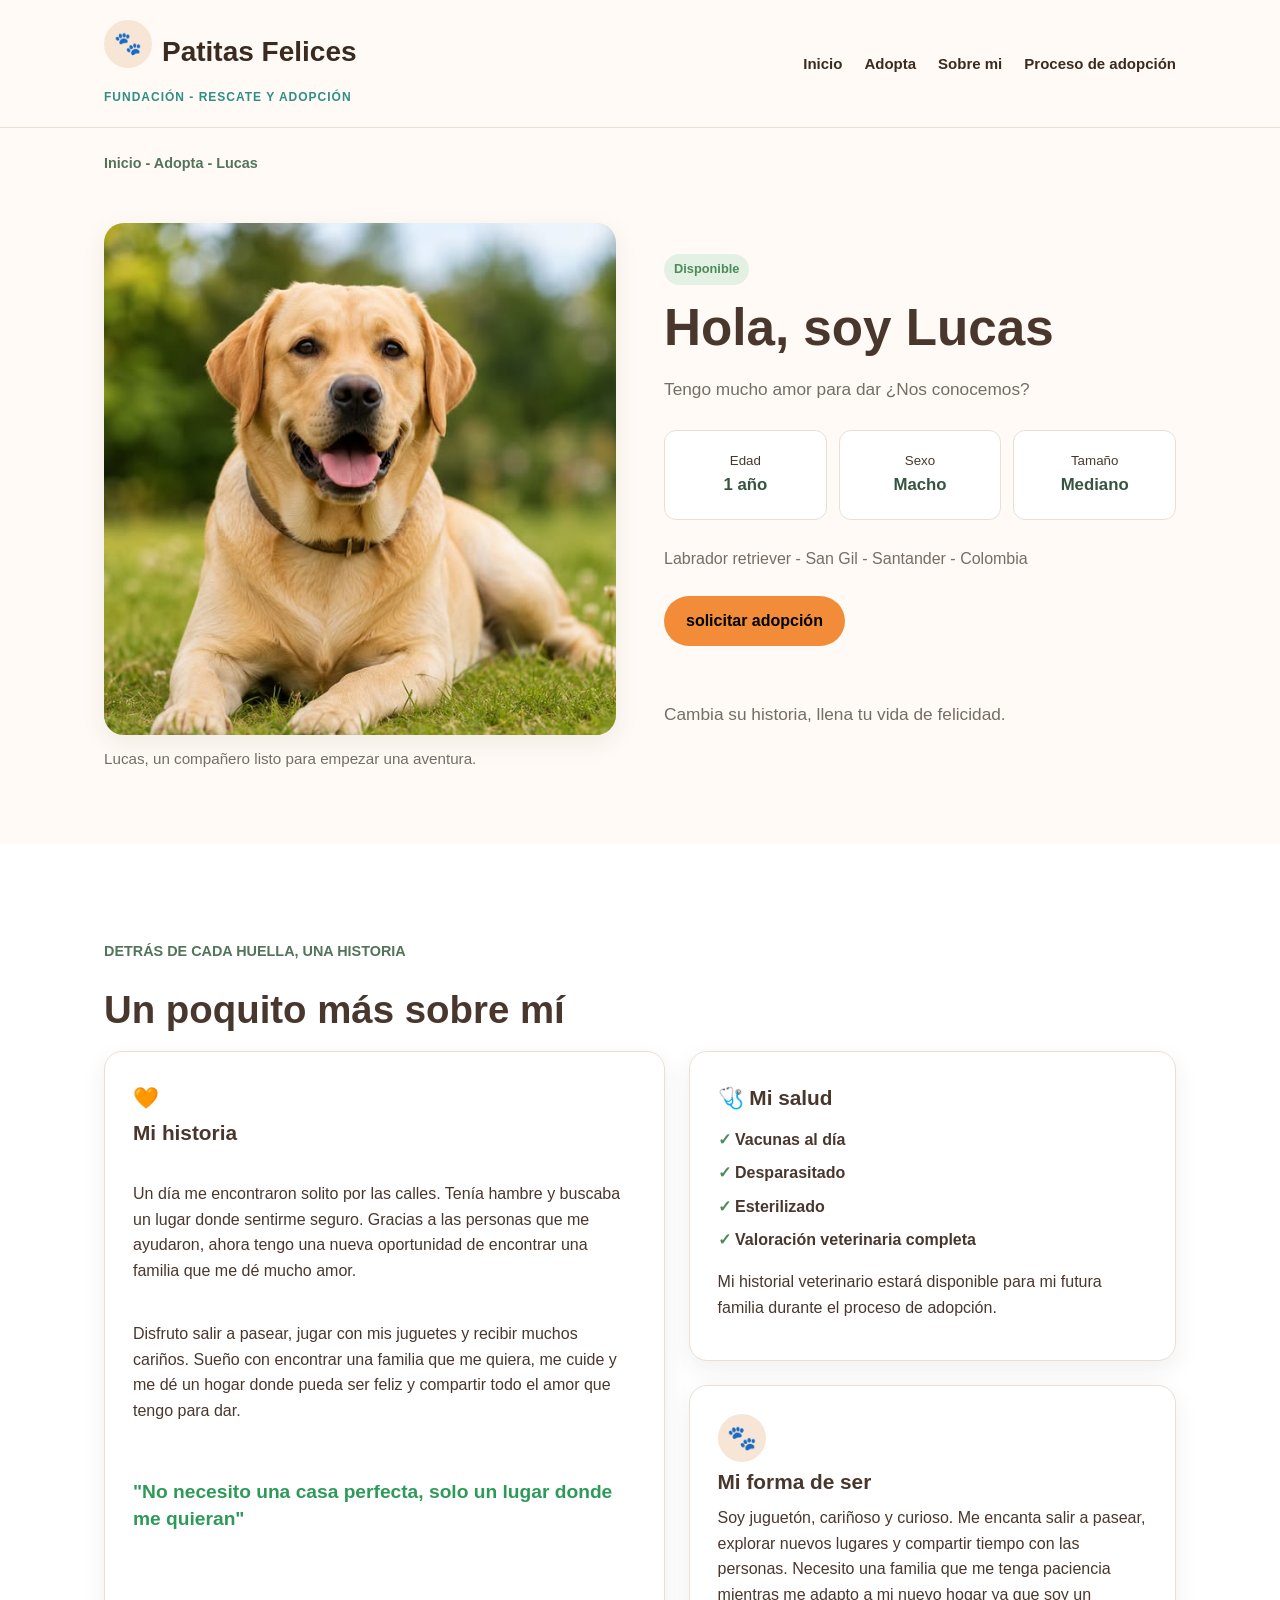
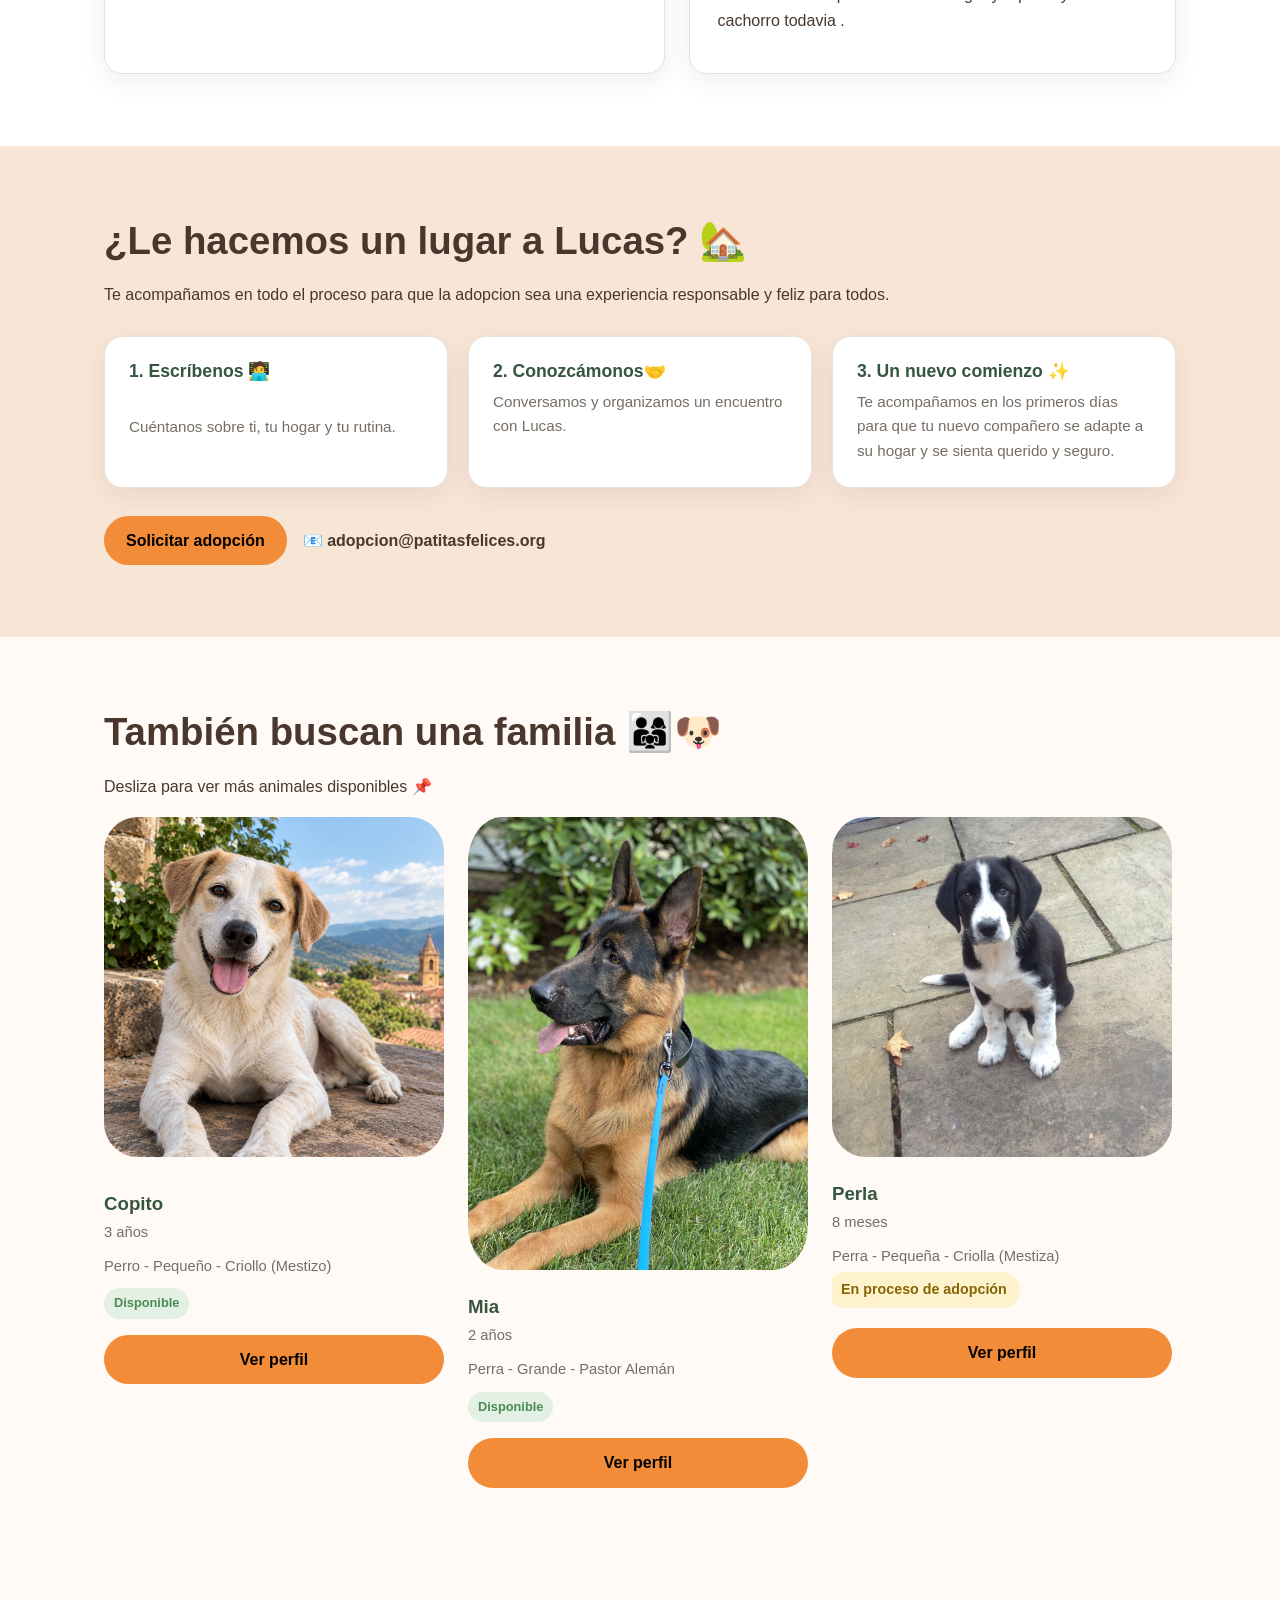
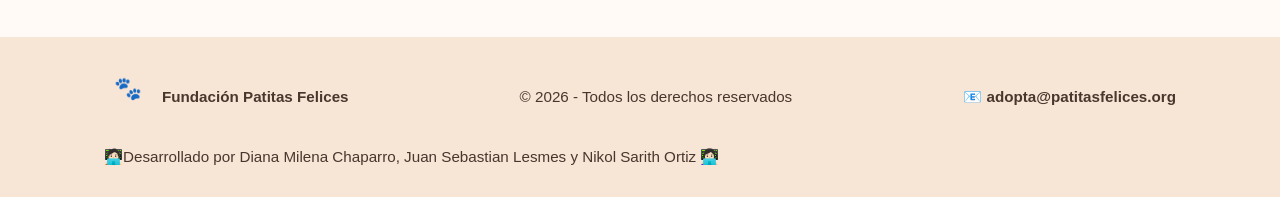
==== perfil.html @ 9c6803c0 "refactor:mejora del codigo en algunos parte especialmente en las imagenes" ====
<!DOCTYPE html>
<html lang="es">
<head>
    <meta charset="UTF-8">
    <meta name="viewport" content="width=device-width, initial-scale=1.0">
    <title>Fundación Patitas Felices</title>
    <link rel="stylesheet" href="css/styles-perfil.css">
</head>

<body>
    

    <!-- ENCABEZADO -->
   <header id="inicio">
        <div class="contenedor barra">
            <div class="marca">
            <a href="#inicio">
                <div class="icono">🐾</div>
                Patitas Felices
                
            </a>
            <p>FUNDACIÓN - RESCATE Y ADOPCIÓN</p>
            </div>
            <!--menu a la derecha-->
            <nav>
                <ul>
                    <li><a href="index.html">Inicio</a></li>
                    <li><a href="#adopta">Adopta</a></li>
                    <li><a href="#sobremi">Sobre mi</a></li>
                    <li><a href="#proceso">Proceso de adopción</a></li>
                </ul>
            </nav>
        </div>

    </header>
  
    

    <!-- CONTENIDO PRINCIPAL -->
    <main id="contenido">

        <!-- PERFIL DE LUCAS -->
        <section class="contenedor">

            <div class="migas">
                <a href="index.html">Inicio - Adopta - Lucas</a>
                
            </div>

            <div class="perfil" id="perfil">

                <!-- FOTO DE LUCAS -->
                <figure>
                    <div class="foto">
                        <img src="img/lucas.jpg" alt="imagen de Lucas">
                        <p></p>
                    </div>

                    <figcaption>
                        Lucas, un compañero listo para empezar una aventura.
                    </figcaption>
                </figure>

                <!-- INFORMACIÓN DE LUCAS -->
                <div>
                    <span class="etiqueta disponible">
                        Disponible
                    </span>

                    <h1>Hola, soy Lucas</h1>

                    <p class="intro">
                        Tengo mucho amor para dar ¿Nos conocemos?
                    </p>

                    <div class="ficha">
                        <div class="ficha-dentro">
                            <small>Edad</small>
                            <strong>1 año</strong>
                        </div>

                        <div class="ficha-dentro">
                            <small>Sexo</small>
                            <strong>Macho</strong>
                        </div>

                        <div class="ficha-dentro">
                            <small>Tamaño</small>
                            <strong>Mediano</strong>
                        </div>
                    </div>


                    <p class="raza">
                        Labrador retriever - San Gil - Santander - Colombia
                    </p>
                    <div class="btn-fila">
                        <a class="btn"
                           href="mailto:adocta@patitasfelices.org">
                            solicitar adopción
                        </a>
                    </div>

                    <p class="intro">
                        <br><br>
                        Cambia su historia, llena tu vida de felicidad.
                    </p>
                </div>

            </div>
        </section>

        <!-- HISTORIA, SALUD Y PERSONALIDAD -->
        <section class="seccion bg-blanco" id="sobremi">
                <div class="contenedor">
                    <div class="migas">
                    <a href="index.html">DETRÁS DE CADA HUELLA, UNA HISTORIA</a>
                
                </div>

                <div class="encabezado">
                    <h2>Un poquito más sobre mí</h2>
                </div>

                <div class="historia-grid">

                    <!-- HISTORIA -->
                    <article class="tarjeta">
                        <h3>🧡</h3>
                        <h3>Mi historia</h3>
                        <br>

                        <p>
                            Un día me encontraron solito por las calles.
                            Tenía hambre y buscaba un lugar donde sentirme seguro.
                            Gracias a las personas que me ayudaron,
                            ahora tengo una nueva oportunidad de encontrar una familia que me dé mucho amor.
                        </p>
                        <br>

                        <p>
                            Disfruto salir a pasear, jugar con mis juguetes y recibir
                            muchos cariños. Sueño con encontrar una familia que me
                            quiera, me cuide y me dé un hogar donde pueda ser feliz
                            y compartir todo el amor que tengo para dar.
                        </p>
                        <br>

                        <p class="cita">
                            "No necesito una casa perfecta, solo un lugar donde me quieran"
                        </p>
                    </article>

                    <!-- COLUMNA DERECHA -->
                    <div class="columna">

                        <!-- SALUD -->
                        <article class="tarjeta">
                            <h3>🩺 Mi salud</h3>

                            <ul class="lista-check">
                                <li>Vacunas al día</li>
                                <li>Desparasitado</li>
                                <li>Esterilizado</li>
                                <li>Valoración veterinaria completa</li>
                            </ul>

                            <p>
                                Mi historial veterinario estará disponible para mi
                                futura familia durante el proceso de adopción.
                            </p>
                        </article>

                        <!-- PERSONALIDAD -->
                        <article class="tarjeta">
                            <div class="icono">🐾</div>
                            <h3> Mi forma de ser</h3>
                            

                            <p>
                                Soy juguetón, cariñoso y curioso. Me encanta salir
                                a pasear, explorar nuevos lugares y compartir tiempo
                                con las personas. Necesito una familia que me tenga
                                paciencia mientras me adapto a mi nuevo hogar
                                ya que soy un cachorro todavia .
                            </p>
                        </article>

                    </div>
                </div>
            </div>
        </section>

        <!-- PROCESO DE ADOPCIÓN -->
        <section class="seccion bg-durazno" id="proceso">
            <div class="contenedor">

                <div class="encabezado">
                    <h2>¿Le hacemos un lugar a Lucas? 🏡</h2>

                    <p>
                        Te acompañamos en todo el proceso para que la adopcion
                        sea una experiencia responsable y feliz para todos.
                    </p>
                </div>

                <div class="pasos">

                    <article class="tarjeta">
                        <h3>1. Escríbenos 🧑‍💻</h3>
                        <br>
                        <p>Cuéntanos sobre ti, tu hogar y tu rutina.</p>
                    </article>

                    <article class="tarjeta">
                        <h3>2. Conozcámonos🤝</h3>
                        
                        <p>
                            Conversamos y organizamos un encuentro con Lucas.
                        </p>
                    </article>

                    <article class="tarjeta">
                        <h3>3. Un nuevo comienzo ✨</h3>
                        <p>
                            Te acompañamos en los primeros días para que tu nuevo
                            compañero se adapte a su hogar y se sienta querido y seguro.
                        </p>
                    </article>

                </div>

                <div class="btn-fila">
                    <a class="btn"
                       href="mailto:adopciona@patitasfelices.org">
                        Solicitar adopción
                    </a>

                    <a class="texto"
                       href="mailto:adopcion@patitasfelices.org">
                        📧 adopcion@patitasfelices.org
                    </a>
                </div>

            </div>
        </section>

        <!-- OTROS ANIMALES -->
        <section class="seccion" id="adopta">
            <div class="contenedor">

                <div class="encabezado">
                    <h2>También buscan una familia 👨‍👩‍👧🐶</h2>
                    <p>Desliza para ver más animales disponibles 📌</p>
                </div>

                <div class="relacionados">

                    <article class="animal">
                        <div class="foto_copito">
                        <img src="img/copito.png" alt="imagen de Copito">
                        <p></p>
                        </div>
                        <br>
                        <h3>Copito</h3>
                        <p class="datos">3 años</p>
                        <p class="datos">Perro - Pequeño - Criollo (Mestizo)</p>
                        <span class="etiqueta disponible">Disponible</span>
                        <a class="btn" href="#">Ver perfil</a>
                    </article>

                    <article class="animal">
                        <div class="foto_mia">
                            <img src="img/mia3.jpg" alt="foto mia ">
                        </div>
                        <br>
                        <h3>Mia</h3>
                        <p class="datos">2 años</p>
                        <p class="datos">Perra - Grande - Pastor Alemán</p>
                        <span class="etiqueta disponible">Disponible</span>
                        <a class="btn" href="#">Ver perfil</a>
                    </article>

                    <article class="animal">
                        <div class="foto_perla">
                            <img src="img/perla.jpg" alt="forto de perla">
                        </div>
                        <br>
                        <h3>Perla</h3>
                        <p class="datos">8 meses</p>
                        <p class="datos">Perra - Pequeña - Criolla (Mestiza)</p>
                        <span class="proceso">En proceso de adopción</span>
                        <a class="btn" href="#">Ver perfil</a>
                    </article>

                     <article class="animal">
                        <div class="foto_aslan">
                            <img src="img/aslan.jpg" alt="foto aslan">
                        </div>
                        <br>
                        <h3>Aslan</h3>
                        <p class="datos">1 años</p>
                        <p class="datos">Gato - Mediano - Criollo (Mestizo)</p>
                        <span class="etiqueta disponible">Disponible</span>
                        <a class="btn" href="#">Ver perfil</a>
                    </article>
                     <article class="animal">
                        <div class="foto_saturno">
                            <img src="img/saturno.jpg" alt="foto saturno">
                        </div>
                        <br>
                        <h3>Saturno</h3>
                        <p class="datos">4 años</p>
                        <p class="datos">Perro - Grande - Labrador</p>
                        <span class="etiqueta disponible">Disponible</span>
                        <a class="btn" href="#">Ver perfil</a>
                    </article>
                    </article>

                     <article class="animal">
                        <div class="foto_tigreso">
                            <img src="img/tigreso.jpg" alt="foto tigreso">
                        </div>
                        <br>
                        <h3>Tigreso</h3>
                        <p class="datos">5 años</p>
                        <p class="datos">Gato - Mediano - Criollo (Mestizo)</p>
                        <span class="proceso">En proceso de adopción</span>
                        <a class="btn" href="#">Ver perfil</a>
                    </article>

                </div>
            </div>
        </section>

    </main>

    <!-- PIE DE PÁGINA -->
    <footer class="footer">
        <div class="contenedor">
            <a href="#inicio">
                <div class="icono">🐾</div>
                 Fundación Patitas Felices
                 </a>


            <p>© 2026 - Todos los derechos reservados</p>

            <p>
                <a href="mailto:adopta@patitasfelices.org">
                    📧 adopta@patitasfelices.org
                </a>
            </p>

            <p>🧑🏻‍💻Desarrollado por Diana Milena Chaparro, Juan Sebastian Lesmes y Nikol Sarith Ortiz 👩🏻‍💻</p>
           
        </div>
        
    </footer>

</body>
</html>
---- css/styles-perfil.css ----
/* ---------1. CONFIGURACIÓN GENERAL-------- */

:root {
    --verde: #52745b;
    --verde-oscuro: #365541;
    --durazno: #f7e5d6;
    --crema: #fffaf5;
    --blanco: #ffffff;
    --cafe: #49372e;
    --gris: #766d66;
    --exito: #4d8a58;
    --borde: #eadfd5;
    --sombra: 0 8px 24px rgba(73, 55, 46, 0.08);
}

* {
    box-sizing: border-box;
    margin: 0;
    padding: 0;
}

html {
    scroll-behavior: smooth;
}

body {
    font-family: Arial, Helvetica, sans-serif;
    background-color: var(--crema);
    color: var(--cafe);
    font-size: 16px;
    line-height: 1.6;
}

img {
    display: block;
    max-width: 100%;
}

a {
    color: inherit;
    text-decoration: none;
}

h1,
h2,
h3 {
    line-height: 1.2;
}

h1 {
    font-size: clamp(2rem, 4vw, 3.2rem);
    margin: 12px 0 18px;
}

h2 {
    font-size: clamp(1.7rem, 3vw, 2.4rem);
    margin-bottom: 18px;
}

h3 {
    margin-bottom: 10px;
}

p {
    margin-bottom: 12px;
}


/* --2. CONTENEDORES Y SECCIONES--*/

.contenedor {
    width: min(1120px, 100%);
    margin: 0 auto;
    padding: 0 24px;
}

.seccion {
    padding: 72px 0;
}


.bg-blanco {
    background-color: var(--blanco);
}

.bg-durazno {
    background-color: var(--durazno);
}

.salto {
    position: absolute;
    top: -100px;
    left: 20px;
    z-index: 1000;
    background-color: var(--blanco);
    padding: 12px 18px;
    border-radius: 8px;
}

.salto:focus {
    top: 20px;
}


/* --3. ENCABEZADO Y MENU-- */

/* ENCABEZADO  de patitas felices */
html {
  scroll-behavior: smooth;
}
header {
    background-color: #fffaf5;
    border-bottom: 1px solid #eadfd5;
}

/* CONTENEDOR DEL ENCABEZADO */
.barra {
    display: flex;
    justify-content: space-between;
    align-items: center;
    padding-top: 20px;
    padding-bottom: 20px;
    gap: 30px;
    
}

/* NOMBRE Y SUBTÍTULO DE LA FUNDACIÓN */
.marca {
    display: flex;
    flex-direction: column;
    align-items: flex-start;
    gap: 4px;
    flex-shrink: 0;
}

/* NOMBRE: PATITAS FELICES */
.marca a {
    color: #3B2A20;
    font-size: 28px;
    font-weight: bold;
    text-decoration: none;
    display: flex;
    align-items: center;
    gap: 10px;
}


.marca p {
    margin: 0;
    color: #2F8F83;
    font-size: 12px;
    font-weight: bold;
    letter-spacing: 1px;
}

/* MENÚ A LA DERECHA */
.barra nav {
    margin-left: auto;
    scroll-behavior: smooth;
}

/* LISTA DEL MENÚ */
.barra nav ul {
    display: flex;
    align-items: center;
    justify-content: flex-end;
    gap: 26px;
    list-style: none;
    margin: 0;
    padding: 0;
}


/* ENLACES DEL MENÚ */
.barra nav ul li a {
    color: #3B2A20;
    font-size: 15px;
    font-weight: bold;
    text-decoration: none;
    white-space: nowrap;
    transition: color 0.3s ease;
}

/* EFECTO AL PASAR EL MOUSE */
.barra nav ul li a:hover {
    color: #52745b;
}

/* ADAPTACIÓN A PANTALLAS PEQUEÑAS */
@media (max-width: 900px) {
    .barra {
        flex-wrap: wrap;
    }

    .barra nav {
        margin-left: 0;
        width: 100%;
    }

    .barra nav ul {
        justify-content: flex-start;
        flex-wrap: wrap;
        gap: 15px 22px;
    }
}

.barra nav ul {
    justify-content: flex-start;
    flex-wrap: wrap;
    gap: 15px 22px;
}


/* DESPLAZAMIENTO SUAVE ENTRE APARTADOS */
html {
    scroll-behavior: smooth;
}



/*4. BOTONES */

.btn {
    display: inline-flex;
    justify-content: center;
    align-items: center;
    gap: 8px;
    padding: 12px 22px;
    border: 2px solid var(#F28C38) ;
    border-radius: 40px;
    background-color: #F28C38;
    color: black;
    font-weight: 700;
    text-align: center;
    cursor: pointer;
    transition: transform 0.2s ease,
                background 0.2s ease,
                color 0.2s ease;
}

.btn:hover {
    background-color: var(--verde-oscuro);
    border-color: var(--verde-oscuro);
    transform: translateY(-2px);
    color: white;
}

.btn-fila {
    display: flex;
    align-items: center;
    gap: 16px;
    flex-wrap: wrap;
}

.btn-fila a.texto {
    color: var(--cafe);
    font-weight: 800;
    text-underline-offset: 4px;
}


/* --5. MIGAS DE NAVEGACIÓN--*/

.migas {
    padding: 24px 0;
    color: var(#2f8f32);
    font-size: 0.9rem;
}

.migas a {
    color: var(--verde);
    font-weight: 700;
}

.migas span {
    margin: 0 8px;
}


/* --6. PERFIL DE LUCAS--*/

.perfil {
    display: grid;
    grid-template-columns: 1fr 1fr;
    align-items: center;
    gap: 48px;
    padding: 24px 0 72px;
}

.perfil figure {
    min-width: 0;
}

.perfil figure .foto {
    display: flex;
    align-items: center;
    justify-content: center;
    aspect-ratio: 1 / 1;
    overflow: hidden;
    border-radius: 20px;
    background-color: #eadfd3;
    color: var(--cafe);
    box-shadow: var(--sombra);

}

.foto_copito img{
    width: 100%;
    height: 100%;
    object-fit: cover;
    border-radius: 10%;
}
.foto_mia img{
    width: 100%;
    height: 100%;
    object-fit: contain;
    border-radius: 10%;
}
.foto_perla img{
    width: 100%;
    height: 100%;
    object-fit: contain;
    border-radius: 10%;

}
.foto_saturno img{
    width: 100%;
    height: 100%;
    object-fit: contain;
    border-radius: 10%;

}
.foto_aslan img{
    width: 100%;
    height: 100%;
    object-fit: contain;
    border-radius: 10%;

}
.foto_tigreso img{
    width: 100%;
    height: 100%;
    object-fit: contain;
    border-radius: 10%;

}
.perfil figure .foto img {
    width: 100%;
    height: 100%;
    object-fit: cover;
}

.perfil figcaption {
    margin-top: 12px;
    color: var(--gris);
    font-size: 0.95rem;
}

.estado {
    display: inline-block;
    padding: 6px 13px;
    border-radius: 30px;
    background-color: #e2f1e4;
    color: var(--exito);
    font-size: 0.85rem;
    font-weight: 800;
}

.proceso {
    display: inline-block;
    padding: 6px 13px;
    border-radius: 30px;
    background-color: #e2f1e4;
    color: #856404;
    font-size: 0.85rem;
    font-weight: 800;
    background-color: #fff3cd;
    transform: translateY(-5px) scale(1.05);
    
}

.perfil .intro {
    color: var(--gris);
    font-size: 1.08rem;
}

.perfil .raza {
    margin: 20px 0;
    color: var(--gris);
}

.perfil .raza p {
    margin-bottom: 5px;
}

.perfil .frase {
    margin-top: 22px;
    color: var(--verde-oscuro);
    font-weight: 700;
}


/* --7. FICHA DE INFORMACIÓN-- */

.ficha {
    display: grid;
    grid-template-columns: repeat(3, minmax(0, 1fr));
    gap: 12px;
    margin: 26px 0;
}

.ficha > div {
    padding: 16px 12px;
    border: 1px solid var(--borde);
    border-radius: 12px;
    background-color: var(--blanco);
    text-align: center;

}
.ficha-dentro:hover{
   
    transform: scale(1.1);
}

.ficha strong {
    display: block;
    margin-bottom: 4px;
    color: var(--verde-oscuro);
    font-size: 1.05rem;
}

.ficha span {
    color: var(--gris);
    font-size: 0.88rem;
}


/* --8. HISTORIA Y SALUD--*/

.historia-grid {
    display: grid;
    grid-template-columns: 1.15fr 1fr;
    align-items: stretch;
    gap: 24px;
}
.tarjeta {
    padding: 28px;
    border: 1px solid var(--borde);
    border-radius: 18px;
    background-color: var(--blanco);
    box-shadow: var(--sombra);
}

.tarjeta:hover {
    transform: translateY(-5px);
    transition: transform 0.3s ease;
}
.icono {
  width: 3rem;
  height: 3rem;
  display: grid;                  
  place-items: center;
  border-radius: 50%;
  background-color: var(--durazno);
  font-size: 1.4rem;
  margin-bottom: 1rem;
}

.historia-grid .columna {
    display: grid;
    align-content: start;
    gap: 24px;
}

.historia-grid h3 {
    margin: 6px 0 10px;
    font-size: 1.3rem;
}

.historia-grid p {
    color: var(#2E9A59);
    font-size: 1rem;
}

.historia-grid .icono {
    margin-bottom: 8px;
    font-size: 1.5rem;
}


.historia-grid .cita {
    margin-top: 18px;
    color: #2E9A59;
    font-size: 1.2rem;
    font-weight: 800;
    line-height: 1.4;
}

.lista-check {
    list-style: none;
    padding: 0;
    margin: 16px 0;
}

.lista-check li {
    margin-bottom: 8px;
    color: var(--cafe);
    font-weight: 700;
}

.lista-check li::before {
    content: "✓ ";
    color: var(--exito);
    font-weight: 900;
}


/* --9. PERSONALIDAD-- */

.personalidad {
    border-left: 5px solid var(--verde);
}


/* --10. PROCESO DE ADOPCIÓN--*/

.pasos {
    display: grid;
    grid-template-columns: repeat(3, minmax(0, 1fr));
    gap: 20px;
    margin: 28px 0;
}

.pasos .tarjeta {
    padding: 24px;
    transition: transform 0.2s ease,
                box-shadow 0.2s ease;
}

.pasos .tarjeta:hover {
    transform: translateY(-4px);
    box-shadow: 0 12px 28px rgba(73, 55, 46, 0.12);
}

.pasos h3 {
    margin-bottom: 8px;
    color: var(--verde-oscuro);
    font-size: 1.1rem;
}

.pasos p {
    margin-bottom: 0;
    color: var(--gris);
    font-size: 0.95rem;
}

.btn-fila {
    margin-top: 24px;
}


/* --11. ANIMALES RELACIONADOS-- */

.relacionados  {
    display: flex;
    gap: 24px;
    overflow-x: auto;
    padding: 6px 2px 18px;
    scroll-snap-type: x mandatory;
   
}



.relacionados .animal {
    flex: 0 0 calc((100% - 48px) / 3);
    min-width: 250px;
    overflow: hidden;
    scroll-snap-align: start;
  
}

.animal .foto :hover {
    display: flex;
    align-items: center;
    justify-content: center;
    aspect-ratio: 4 / 3;
    overflow: hidden;
    margin-bottom: 18px;
    border-radius: 12px;
    background-color: #eadfd3;
    color: var(--cafe);
    transition: transform 0.2s ease,
                box-shadow 0.2s ease;
} 

.animal .foto img {
    width: 100%;
    height: 100%;
    object-fit: cover;
}

.animal h3 {
    margin-bottom: 6px;
    color: var(--verde-oscuro);
}

.animal p {
    margin-bottom: 10px;
    color: var(--gris);
    font-size: 0.92rem;
}

.etiqueta {
    display: inline-block;
    padding: 5px 10px;
    border-radius: 20px;
    background-color: #e2f1e4;
    color: var(--exito);
    font-size: 0.8rem;
    font-weight: 800;
}


.animal .btn {
    width: 100%;
    margin-top: 16px;
}


/* --12. PIE DE PÁGINA-- */

.footer {
    padding: 28px 0;
    background-color: var(--durazno);
    font-size: 0.95rem;
}

.footer .contenedor {
    display: flex;
    align-items: center;
    justify-content: space-between;
    gap: 16px;
    flex-wrap: wrap;
}

.footer p {
    margin-bottom: 0;
}

.footer a {
    color: var(#2f8f32);
    font-weight: 700;
    display: flex;
    align-items: center;
    gap: 10px;

}

.footer a:hover {
    color: var(--verde);
    text-decoration: underline;
}

.footer strong {
    font-weight: 800;
}


/* --------------13. ADAPTACIÓN A CELULARES Y TABLETAS---------------*/

@media (max-width: 1000px) {
    .perfil {
        grid-template-columns: 1fr 1fr;
        gap: 28px;
    }

    .historia-grid {
        grid-template-columns: 1fr;
    }

    .pasos {
        grid-template-columns: 1fr;
    }

    .relacionados .animal {
        flex-basis: 280px;
    }
}

@media (max-width: 700px) {
    .contenedor {
        padding: 0 18px;
    }

    .seccion {
        padding: 48px 0;
    }

    .navbar {
        align-items: flex-start;
        flex-direction: column;
        gap: 14px;
    }

    .menu {
        flex-wrap: wrap;
        gap: 12px 20px;
    }

    .perfil {
        grid-template-columns: 1fr;
        gap: 28px;
        padding-bottom: 48px;
    }

    .ficha {
        grid-template-columns: repeat(3, minmax(0, 1fr));
        gap: 8px;
    }

    .ficha > div {
        padding: 12px 6px;
    }

    .ficha span {
        font-size: 0.8rem;
    }

    .tarjeta {
        padding: 22px;
    }

    .relacionados .animal {
        flex-basis: 85%;
        min-width: 230px;
    }

    .footer .contenedor {
        flex-direction: column;
        text-align: center;
    }
}

@media (max-width: 380px) {
    .ficha {
        grid-template-columns: 1fr;
    }

    .btn {
        width: 100%;
    }

    .btn-fila {
        align-items: stretch;
        flex-direction: column;
    }
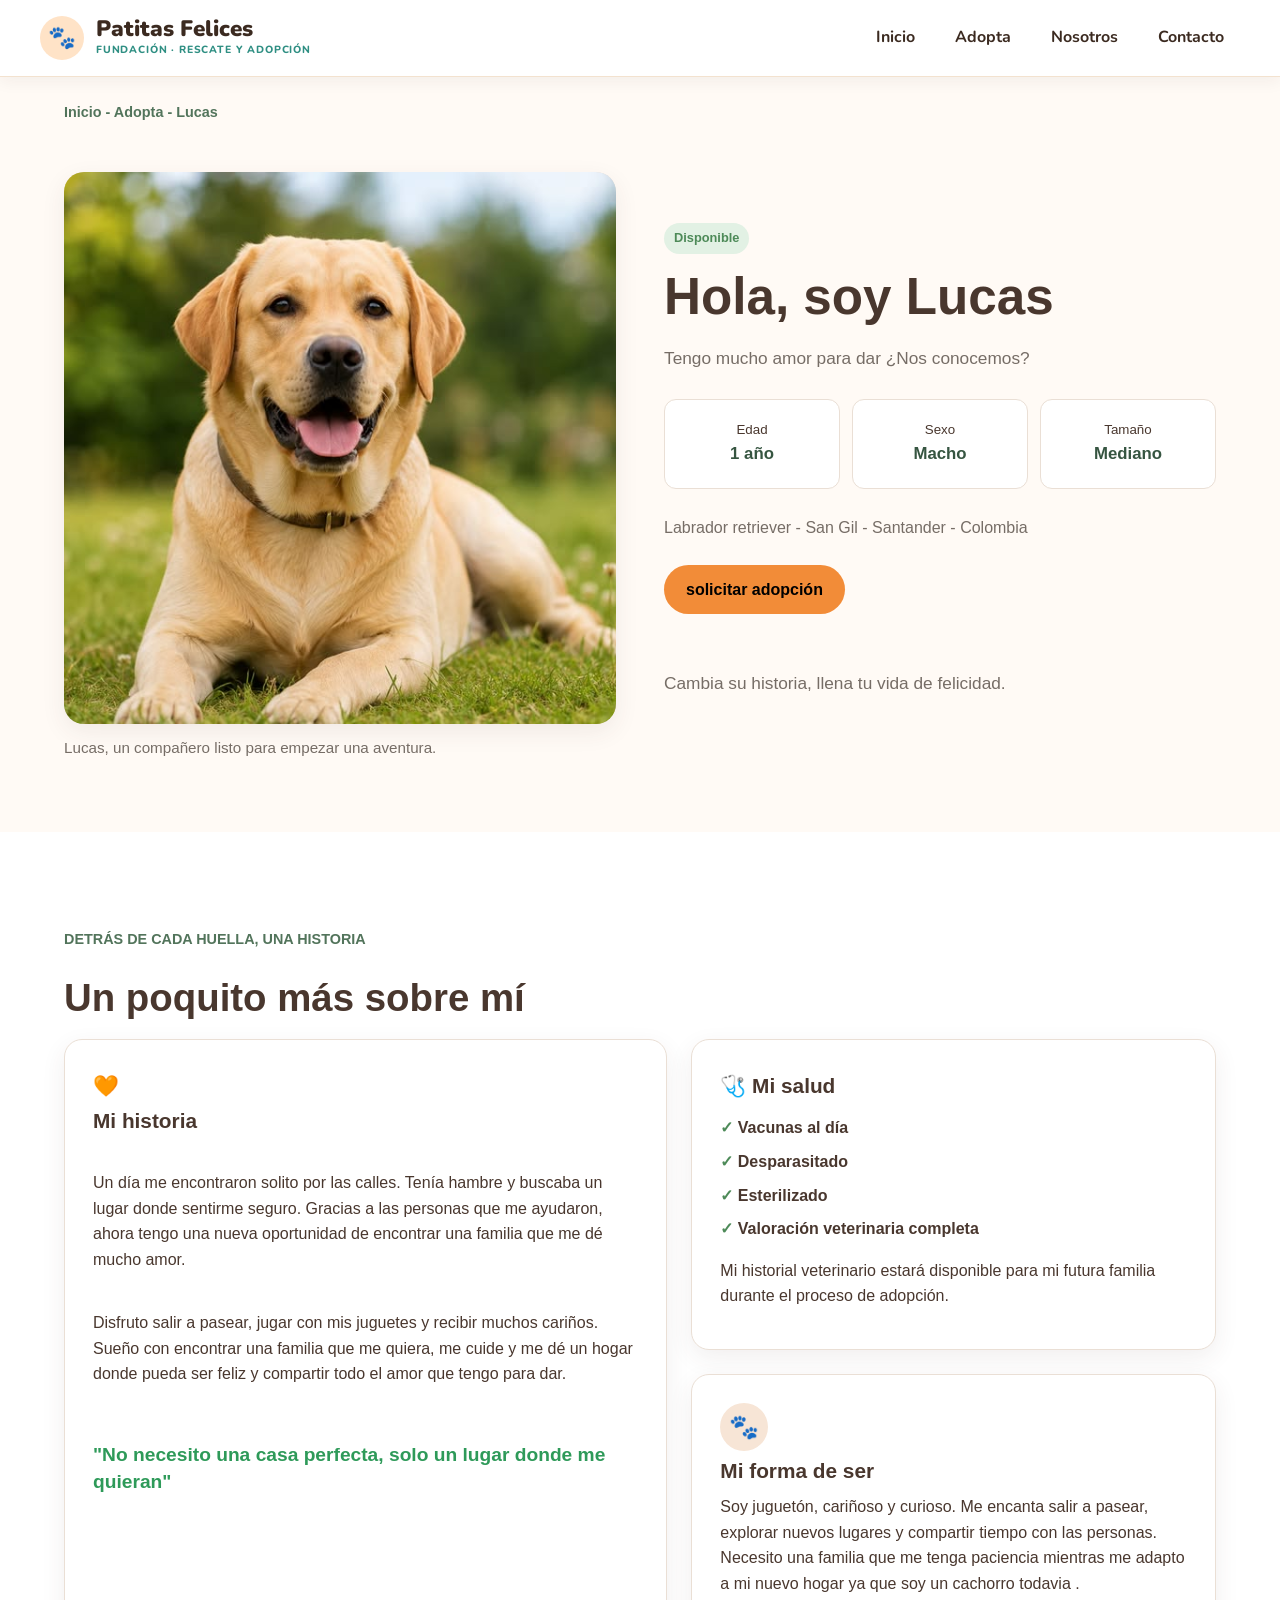
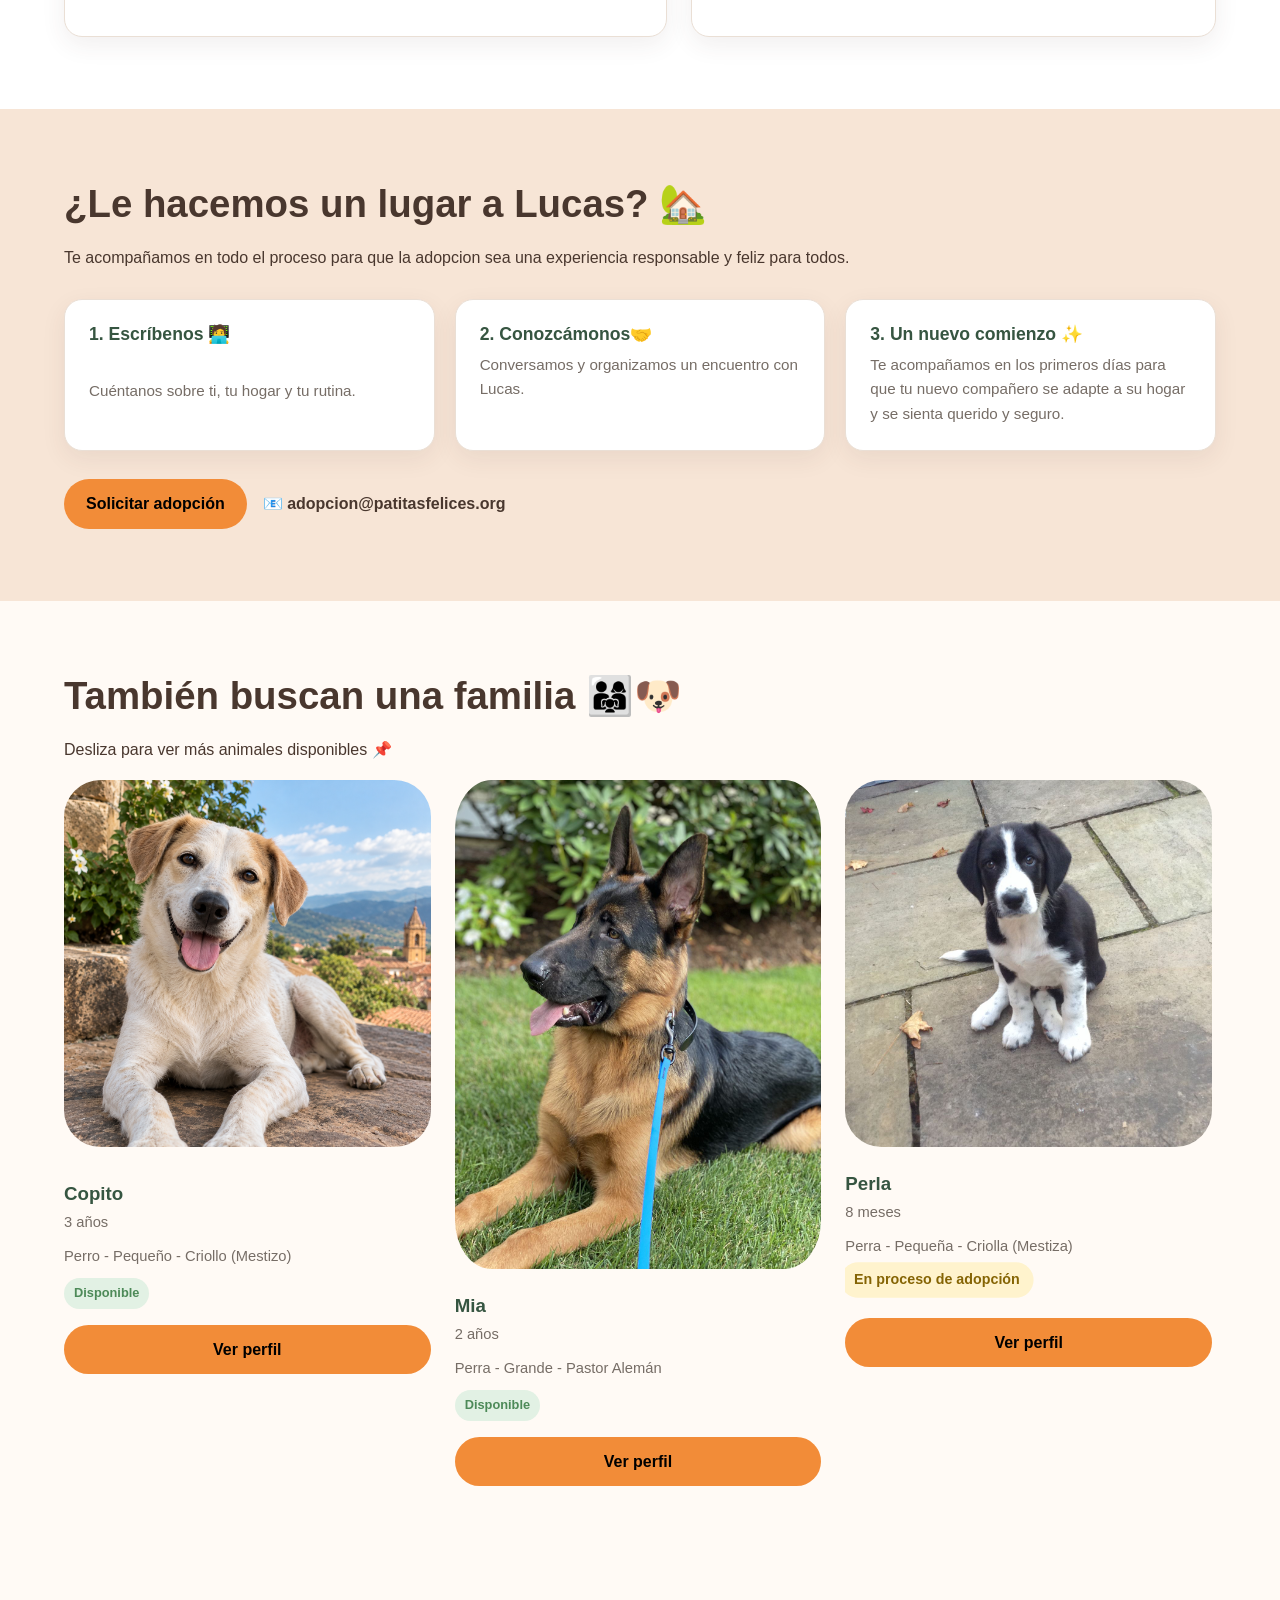
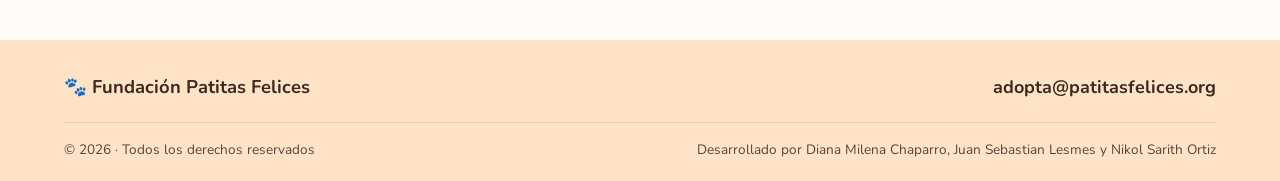
==== commit 4c822323: "style: se configura el header y footer de index y perfil" ====
--- a/perfil.html
+++ b/perfil.html
@@ -5,6 +5,7 @@
     <meta charset="UTF-8">
     <meta name="viewport" content="width=device-width, initial-scale=1.0">
     <title>Fundación Patitas Felices</title>
+    <link href="https://fonts.googleapis.com/css2?family=Nunito:wght@400;700;800&display=swap" rel="stylesheet">
     <link rel="stylesheet" href="css/styles-perfil.css">
 </head>
 
@@ -13,26 +14,23 @@
 
     <!-- ENCABEZADO -->
    <header id="inicio">
-        <div class="contenedor barra">
-            <div class="marca">
-            <a href="#inicio">
-                <div class="icono">🐾</div>
-                Patitas Felices
-                
-            </a>
-            <p>FUNDACIÓN - RESCATE Y ADOPCIÓN</p>
-            </div>
-            <!--menu a la derecha-->
-            <nav>
-                <ul>
-                    <li><a href="index.html">Inicio</a></li>
-                    <li><a href="#adopta">Adopta</a></li>
-                    <li><a href="#sobremi">Sobre mi</a></li>
-                    <li><a href="#proceso">Proceso de adopción</a></li>
-                </ul>
-            </nav>
-        </div>
-
+      <div class="contenedor barra">
+        <a class="logo" href="index.html#inicio">
+          <span class="logo-icono">🐾</span>
+          <span class="logo-texto">
+            <strong>Patitas Felices</strong>
+            <small>FUNDACIÓN · RESCATE Y ADOPCIÓN</small>
+          </span>
+        </a>
+        <nav>
+          <ul>
+            <li><a href="index.html#inicio">Inicio</a></li>
+            <li><a href="index.html#adopta">Adopta</a></li>
+            <li><a href="index.html#nosotros">Nosotros</a></li>
+            <li><a href="index.html#contacto">Contacto</a></li>
+          </ul>
+        </nav>
+      </div>
     </header>
   
     
@@ -337,26 +335,17 @@
     </main>
 
     <!-- PIE DE PÁGINA -->
-    <footer class="footer">
-        <div class="contenedor">
-            <a href="#inicio">
-                <div class="icono">🐾</div>
-                 Fundación Patitas Felices
-                 </a>
-
-
-            <p>© 2026 - Todos los derechos reservados</p>
-
-            <p>
-                <a href="mailto:adopta@patitasfelices.org">
-                    📧 adopta@patitasfelices.org
-                </a>
-            </p>
-
-            <p>🧑🏻‍💻Desarrollado por Diana Milena Chaparro, Juan Sebastian Lesmes y Nikol Sarith Ortiz 👩🏻‍💻</p>
-           
+    <footer>
+      <div class="contenedor">
+        <div class="pie">
+          <strong>🐾 Fundación Patitas Felices</strong>
+          <a href="mailto:adopta@patitasfelices.org">adopta@patitasfelices.org</a>
         </div>
-        
+        <div class="pie-creditos">
+          <span>© 2026 · Todos los derechos reservados</span>
+          <span>Desarrollado por Diana Milena Chaparro, Juan Sebastian Lesmes y Nikol Sarith Ortiz</span>
+        </div>
+      </div>
     </footer>
 
 </body>
--- a/css/styles-perfil.css
+++ b/css/styles-perfil.css
@@ -70,9 +70,9 @@
 /* --2. CONTENEDORES Y SECCIONES--*/
 
 .contenedor {
-    width: min(1120px, 100%);
+    max-width: 1200px;
     margin: 0 auto;
-    padding: 0 24px;
+    padding: 0 1.5rem;
 }
 
 .seccion {
@@ -104,111 +104,91 @@
 
 
 /* --3. ENCABEZADO Y MENU-- */
-
-/* ENCABEZADO  de patitas felices */
-html {
-  scroll-behavior: smooth;
-}
+/* Mismo encabezado que index.html (css/styles.css) */
+
+header,
+footer {
+    font-family: "Nunito", Arial, sans-serif;
+}
+
+header .contenedor,
+footer .contenedor {
+    width: auto;
+    max-width: 1200px;
+    padding: 0 1.5rem;
+}
+
+/* En index.html el .barra no tiene relleno a los lados, solo arriba y abajo */
+header .barra {
+    padding: 1rem 0;
+}
+
 header {
-    background-color: #fffaf5;
-    border-bottom: 1px solid #eadfd5;
-}
-
-/* CONTENEDOR DEL ENCABEZADO */
+    background-color: #FFFFFF;
+    color: #3B2A20;
+    border-bottom: 1px solid #F3E2CF;
+    box-shadow: 0 4px 16px rgba(59, 42, 32, 0.06);
+}
+
 .barra {
     display: flex;
     justify-content: space-between;
     align-items: center;
-    padding-top: 20px;
-    padding-bottom: 20px;
-    gap: 30px;
-    
-}
-
-/* NOMBRE Y SUBTÍTULO DE LA FUNDACIÓN */
-.marca {
+}
+
+.barra ul {
+    list-style-type: none;
+    display: flex;
+    gap: 0.5rem;
+}
+
+nav a {
+    display: inline-block;
+    padding: 0.45rem 1rem;
+    border-radius: 999px;
+    font-weight: bold;
+    font-size: 1rem;
+    transition: background-color 0.3s, color 0.3s;
+}
+
+nav a:hover {
+    background-color: #FFE3C7;
+    color: #2F8F83;
+}
+
+/* Logo: ícono + texto en fila */
+.logo {
+    display: flex;
+    align-items: center;
+    gap: 0.75rem;
+}
+
+.logo-icono {
+    width: 2.75rem;
+    height: 2.75rem;
+    display: grid;
+    place-items: center;
+    background-color: #FFE3C7;
+    border-radius: 50%;
+    font-size: 1.4rem;
+}
+
+.logo-texto {
     display: flex;
     flex-direction: column;
-    align-items: flex-start;
-    gap: 4px;
-    flex-shrink: 0;
-}
-
-/* NOMBRE: PATITAS FELICES */
-.marca a {
-    color: #3B2A20;
-    font-size: 28px;
-    font-weight: bold;
-    text-decoration: none;
-    display: flex;
-    align-items: center;
-    gap: 10px;
-}
-
-
-.marca p {
-    margin: 0;
+}
+
+.logo strong {
+    font-size: 1.4rem;
+    font-weight: 900;
+    line-height: 1.1;
+}
+
+.logo small {
+    font-size: 0.65rem;
+    font-weight: 800;
+    letter-spacing: 0.08em;
     color: #2F8F83;
-    font-size: 12px;
-    font-weight: bold;
-    letter-spacing: 1px;
-}
-
-/* MENÚ A LA DERECHA */
-.barra nav {
-    margin-left: auto;
-    scroll-behavior: smooth;
-}
-
-/* LISTA DEL MENÚ */
-.barra nav ul {
-    display: flex;
-    align-items: center;
-    justify-content: flex-end;
-    gap: 26px;
-    list-style: none;
-    margin: 0;
-    padding: 0;
-}
-
-
-/* ENLACES DEL MENÚ */
-.barra nav ul li a {
-    color: #3B2A20;
-    font-size: 15px;
-    font-weight: bold;
-    text-decoration: none;
-    white-space: nowrap;
-    transition: color 0.3s ease;
-}
-
-/* EFECTO AL PASAR EL MOUSE */
-.barra nav ul li a:hover {
-    color: #52745b;
-}
-
-/* ADAPTACIÓN A PANTALLAS PEQUEÑAS */
-@media (max-width: 900px) {
-    .barra {
-        flex-wrap: wrap;
-    }
-
-    .barra nav {
-        margin-left: 0;
-        width: 100%;
-    }
-
-    .barra nav ul {
-        justify-content: flex-start;
-        flex-wrap: wrap;
-        gap: 15px 22px;
-    }
-}
-
-.barra nav ul {
-    justify-content: flex-start;
-    flex-wrap: wrap;
-    gap: 15px 22px;
 }
 
 
@@ -630,41 +610,46 @@
 
 
 /* --12. PIE DE PÁGINA-- */
-
-.footer {
-    padding: 28px 0;
-    background-color: var(--durazno);
-    font-size: 0.95rem;
-}
-
-.footer .contenedor {
-    display: flex;
+/* Mismo pie de página que index.html (css/styles.css) */
+
+footer {
+    background-color: #FFE3C7;
+    color: #3B2A20;
+    padding: 2rem 0 1.25rem;
+    font-size: 18px;
+}
+
+.pie {
+    display: flex;
+    justify-content: space-between;
     align-items: center;
+    gap: 1rem;
+    flex-wrap: wrap;
+}
+
+.pie strong {
+    font-size: 1.15rem;
+}
+
+.pie a {
+    font-weight: bold;
+}
+
+.pie a:hover {
+    text-decoration: underline;
+}
+
+/* Segunda fila del footer: derechos y créditos */
+.pie-creditos {
+    display: flex;
     justify-content: space-between;
-    gap: 16px;
+    gap: 0.5rem 1.5rem;
     flex-wrap: wrap;
-}
-
-.footer p {
-    margin-bottom: 0;
-}
-
-.footer a {
-    color: var(#2f8f32);
-    font-weight: 700;
-    display: flex;
-    align-items: center;
-    gap: 10px;
-
-}
-
-.footer a:hover {
-    color: var(--verde);
-    text-decoration: underline;
-}
-
-.footer strong {
-    font-weight: 800;
+    margin-top: 1.25rem;
+    padding-top: 1rem;
+    border-top: 1px solid rgba(59, 42, 32, 0.15);
+    font-size: 0.85rem;
+    opacity: 0.85;
 }
 
 
@@ -687,6 +672,14 @@
     .relacionados .animal {
         flex-basis: 280px;
     }
+
+    /* Footer: todo centrado en una columna */
+    .pie,
+    .pie-creditos {
+        flex-direction: column;
+        justify-content: center;
+        text-align: center;
+    }
 }
 
 @media (max-width: 700px) {
@@ -737,9 +730,34 @@
         min-width: 230px;
     }
 
-    .footer .contenedor {
+    footer {
+        font-size: 16px;
+    }
+
+    header .contenedor,
+    header .barra,
+    footer .contenedor {
+        padding: 1rem 1.25rem;
+    }
+
+    /* Header: logo arriba, menú debajo */
+    .barra {
         flex-direction: column;
-        text-align: center;
+        gap: 0.75rem;
+    }
+
+    .barra ul {
+        flex-wrap: wrap;
+        justify-content: center;
+        gap: 0.25rem 0.5rem;
+    }
+
+    nav a {
+        padding: 0.35rem 0.75rem;
+    }
+
+    .logo small {
+        display: none;
     }
 }
 
@@ -756,3 +774,4 @@
         align-items: stretch;
         flex-direction: column;
     }
+}
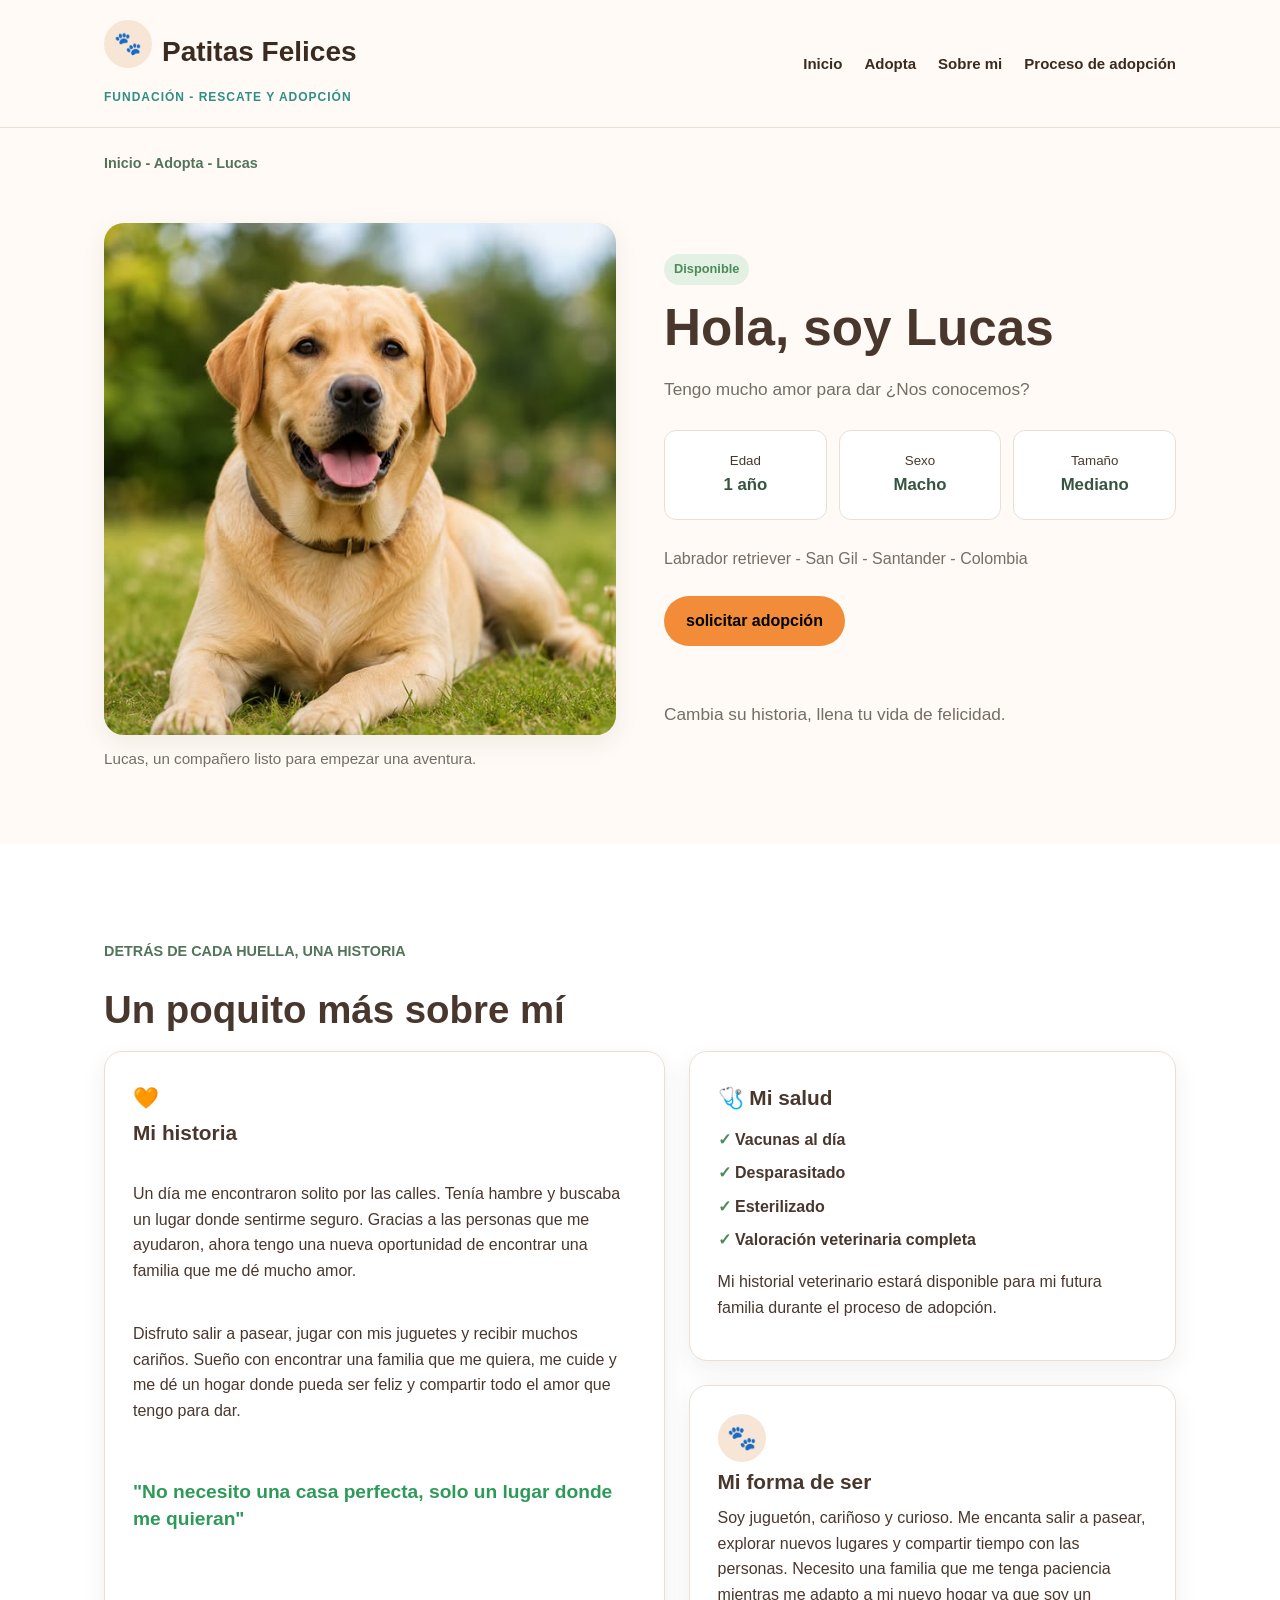
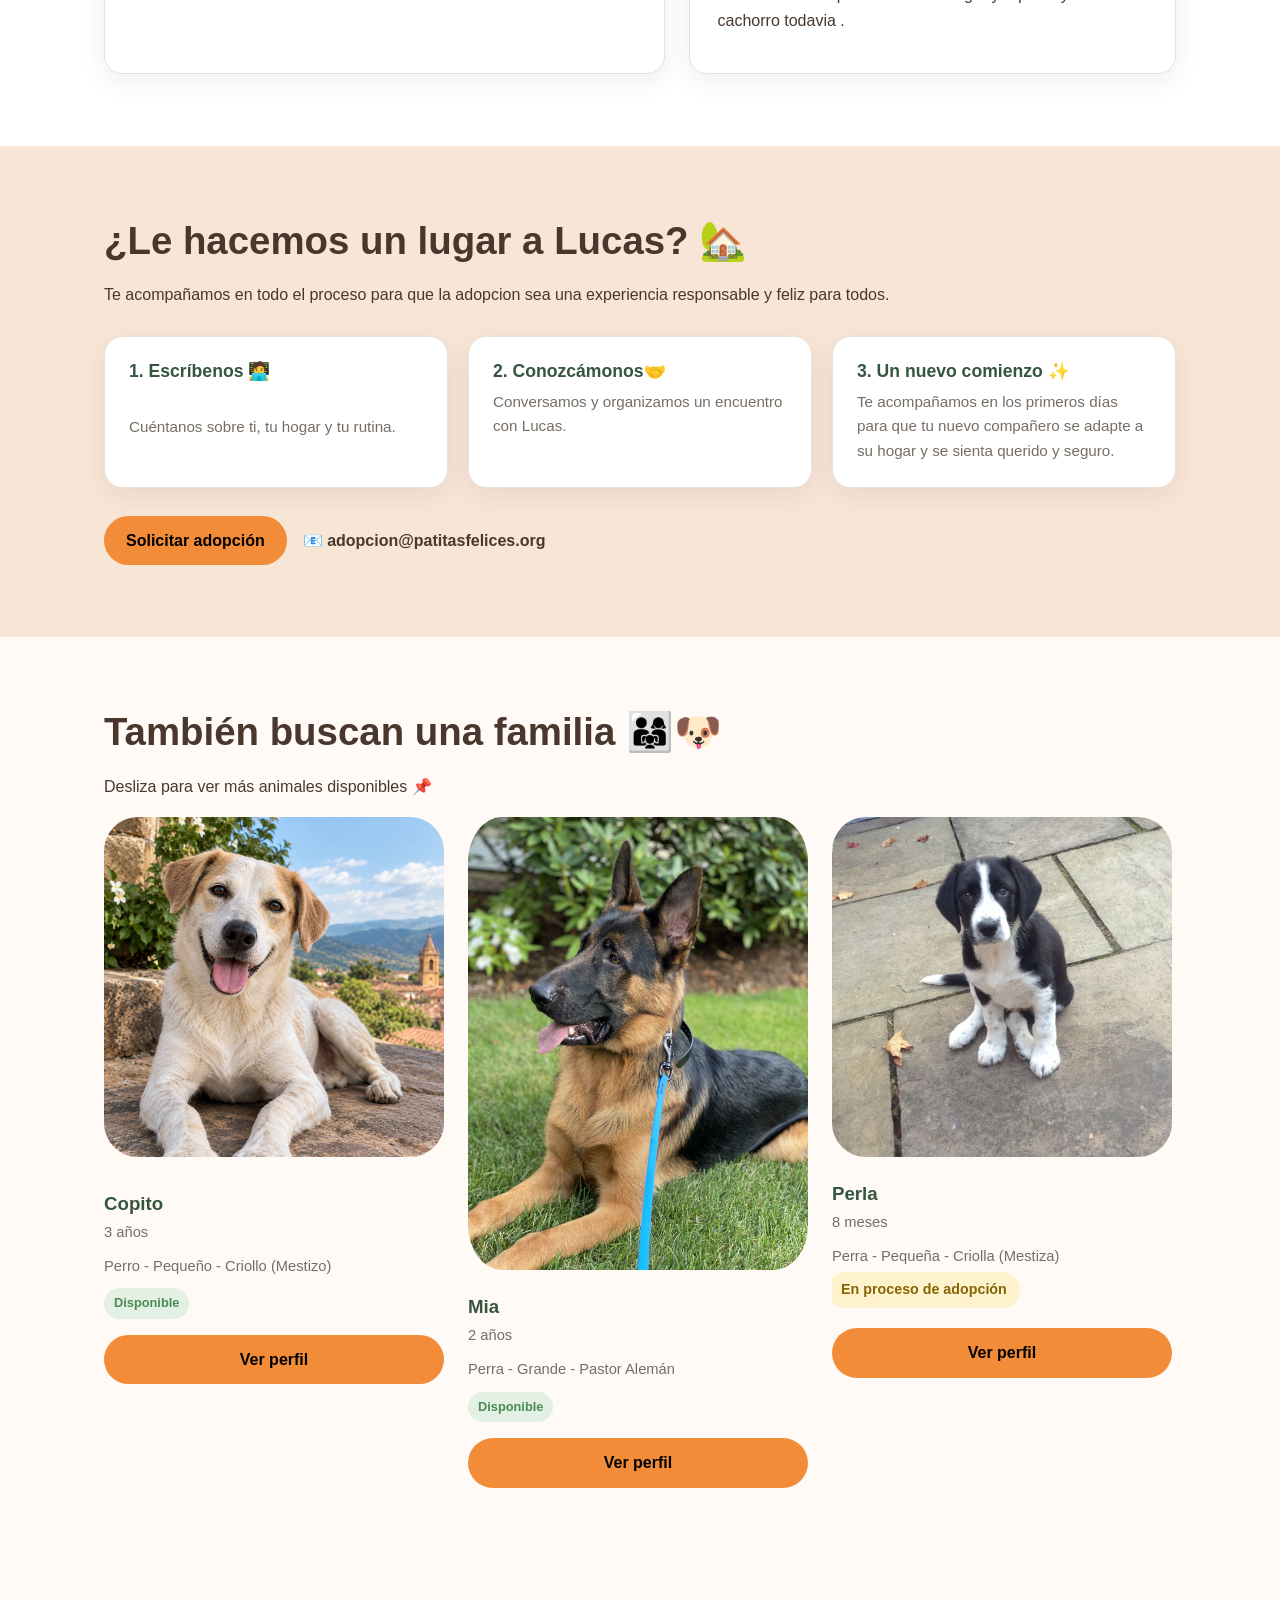
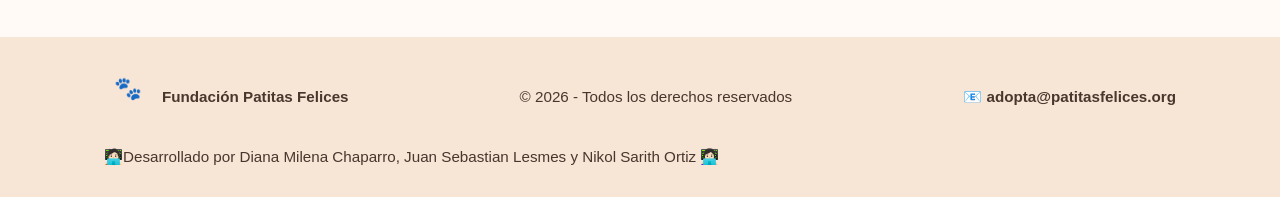
==== commit 8b95c791: "Merge pull request #3 from dianamilenachaparro/nikol Nikol" ====
--- a/perfil.html
+++ b/perfil.html
@@ -1,39 +1,42 @@
-
 <!DOCTYPE html>
 <html lang="es">
+
 <head>
     <meta charset="UTF-8">
     <meta name="viewport" content="width=device-width, initial-scale=1.0">
     <title>Fundación Patitas Felices</title>
-    <link href="https://fonts.googleapis.com/css2?family=Nunito:wght@400;700;800&display=swap" rel="stylesheet">
     <link rel="stylesheet" href="css/styles-perfil.css">
 </head>
 
 <body>
-    
+
 
     <!-- ENCABEZADO -->
-   <header id="inicio">
-      <div class="contenedor barra">
-        <a class="logo" href="index.html#inicio">
-          <span class="logo-icono">🐾</span>
-          <span class="logo-texto">
-            <strong>Patitas Felices</strong>
-            <small>FUNDACIÓN · RESCATE Y ADOPCIÓN</small>
-          </span>
-        </a>
-        <nav>
-          <ul>
-            <li><a href="index.html#inicio">Inicio</a></li>
-            <li><a href="index.html#adopta">Adopta</a></li>
-            <li><a href="index.html#nosotros">Nosotros</a></li>
-            <li><a href="index.html#contacto">Contacto</a></li>
-          </ul>
-        </nav>
-      </div>
+    <header id="inicio">
+        <div class="contenedor barra">
+            <div class="marca">
+                <a href="#inicio">
+                    <div class="icono">🐾</div>
+                    Patitas Felices
+
+                </a>
+                <p>FUNDACIÓN - RESCATE Y ADOPCIÓN</p>
+            </div>
+            <!--menu a la derecha-->
+            <nav>
+                <ul>
+                    <li><a href="index.html">Inicio</a></li>
+                    <li><a href="#adopta">Adopta</a></li>
+                    <li><a href="#sobremi">Sobre mi</a></li>
+                    <li><a href="#proceso">Proceso de adopción</a></li>
+                </ul>
+            </nav>
+        </div>
+
     </header>
-  
-    
+
+
+
 
     <!-- CONTENIDO PRINCIPAL -->
     <main id="contenido">
@@ -43,7 +46,7 @@
 
             <div class="migas">
                 <a href="index.html">Inicio - Adopta - Lucas</a>
-                
+
             </div>
 
             <div class="perfil" id="perfil">
@@ -94,8 +97,7 @@
                         Labrador retriever - San Gil - Santander - Colombia
                     </p>
                     <div class="btn-fila">
-                        <a class="btn"
-                           href="mailto:adocta@patitasfelices.org">
+                        <a href="index.html#contacto" class="btn">
                             solicitar adopción
                         </a>
                     </div>
@@ -111,10 +113,10 @@
 
         <!-- HISTORIA, SALUD Y PERSONALIDAD -->
         <section class="seccion bg-blanco" id="sobremi">
-                <div class="contenedor">
-                    <div class="migas">
+            <div class="contenedor">
+                <div class="migas">
                     <a href="index.html">DETRÁS DE CADA HUELLA, UNA HISTORIA</a>
-                
+
                 </div>
 
                 <div class="encabezado">
@@ -174,7 +176,7 @@
                         <article class="tarjeta">
                             <div class="icono">🐾</div>
                             <h3> Mi forma de ser</h3>
-                            
+
 
                             <p>
                                 Soy juguetón, cariñoso y curioso. Me encanta salir
@@ -213,7 +215,7 @@
 
                     <article class="tarjeta">
                         <h3>2. Conozcámonos🤝</h3>
-                        
+
                         <p>
                             Conversamos y organizamos un encuentro con Lucas.
                         </p>
@@ -230,13 +232,11 @@
                 </div>
 
                 <div class="btn-fila">
-                    <a class="btn"
-                       href="mailto:adopciona@patitasfelices.org">
+                    <a class="btn" href="mailto:adopciona@patitasfelices.org">
                         Solicitar adopción
                     </a>
 
-                    <a class="texto"
-                       href="mailto:adopcion@patitasfelices.org">
+                    <a class="texto" href="mailto:adopcion@patitasfelices.org">
                         📧 adopcion@patitasfelices.org
                     </a>
                 </div>
@@ -257,8 +257,8 @@
 
                     <article class="animal">
                         <div class="foto_copito">
-                        <img src="img/copito.png" alt="imagen de Copito">
-                        <p></p>
+                            <img src="img/copito.png" alt="imagen de Copito">
+                            <p></p>
                         </div>
                         <br>
                         <h3>Copito</h3>
@@ -292,7 +292,7 @@
                         <a class="btn" href="#">Ver perfil</a>
                     </article>
 
-                     <article class="animal">
+                    <article class="animal">
                         <div class="foto_aslan">
                             <img src="img/aslan.jpg" alt="foto aslan">
                         </div>
@@ -303,7 +303,7 @@
                         <span class="etiqueta disponible">Disponible</span>
                         <a class="btn" href="#">Ver perfil</a>
                     </article>
-                     <article class="animal">
+                    <article class="animal">
                         <div class="foto_saturno">
                             <img src="img/saturno.jpg" alt="foto saturno">
                         </div>
@@ -316,7 +316,7 @@
                     </article>
                     </article>
 
-                     <article class="animal">
+                    <article class="animal">
                         <div class="foto_tigreso">
                             <img src="img/tigreso.jpg" alt="foto tigreso">
                         </div>
@@ -335,18 +335,28 @@
     </main>
 
     <!-- PIE DE PÁGINA -->
-    <footer>
-      <div class="contenedor">
-        <div class="pie">
-          <strong>🐾 Fundación Patitas Felices</strong>
-          <a href="mailto:adopta@patitasfelices.org">adopta@patitasfelices.org</a>
+    <footer class="footer">
+        <div class="contenedor">
+            <a href="#inicio">
+                <div class="icono">🐾</div>
+                Fundación Patitas Felices
+            </a>
+
+
+            <p>© 2026 - Todos los derechos reservados</p>
+
+            <p>
+                <a href="mailto:adopta@patitasfelices.org">
+                    📧 adopta@patitasfelices.org
+                </a>
+            </p>
+
+            <p>🧑🏻‍💻Desarrollado por Diana Milena Chaparro, Juan Sebastian Lesmes y Nikol Sarith Ortiz 👩🏻‍💻</p>
+
         </div>
-        <div class="pie-creditos">
-          <span>© 2026 · Todos los derechos reservados</span>
-          <span>Desarrollado por Diana Milena Chaparro, Juan Sebastian Lesmes y Nikol Sarith Ortiz</span>
-        </div>
-      </div>
+
     </footer>
 
 </body>
-</html>
+
+</html>
--- a/css/styles-perfil.css
+++ b/css/styles-perfil.css
@@ -70,9 +70,9 @@
 /* --2. CONTENEDORES Y SECCIONES--*/
 
 .contenedor {
-    max-width: 1200px;
+    width: min(1120px, 100%);
     margin: 0 auto;
-    padding: 0 1.5rem;
+    padding: 0 24px;
 }
 
 .seccion {
@@ -104,99 +104,112 @@
 
 
 /* --3. ENCABEZADO Y MENU-- */
-/* Mismo encabezado que index.html (css/styles.css) */
-
-header,
-footer {
-    font-family: "Nunito", Arial, sans-serif;
-}
-
-header .contenedor,
-footer .contenedor {
-    width: auto;
-    max-width: 1200px;
-    padding: 0 1.5rem;
-}
-
-/* En index.html el .barra no tiene relleno a los lados, solo arriba y abajo */
-header .barra {
-    padding: 1rem 0;
-}
-
+
+/* ENCABEZADO  de patitas felices */
+html {
+  scroll-behavior: smooth;
+}
 header {
-    background-color: #FFFFFF;
+    background-color: #fffaf5;
+    border-bottom: 1px solid #eadfd5;
+}
+
+/* CONTENEDOR DEL ENCABEZADO */
+.barra {
+    display: flex;
+    justify-content: space-between;
+    align-items: center;
+    padding-top: 20px;
+    padding-bottom: 20px;
+    gap: 30px;
+    
+}
+
+/* NOMBRE Y SUBTÍTULO DE LA FUNDACIÓN */
+.marca {
+    display: flex;
+    flex-direction: column;
+    align-items: flex-start;
+    gap: 4px;
+    flex-shrink: 0;
+}
+
+/* NOMBRE: PATITAS FELICES */
+.marca a {
     color: #3B2A20;
-    border-bottom: 1px solid #F3E2CF;
-    box-shadow: 0 4px 16px rgba(59, 42, 32, 0.06);
-}
-
-.barra {
-    display: flex;
-    justify-content: space-between;
-    align-items: center;
-}
-
-.barra ul {
-    list-style-type: none;
-    display: flex;
-    gap: 0.5rem;
-}
-
-nav a {
-    display: inline-block;
-    padding: 0.45rem 1rem;
-    border-radius: 999px;
+    font-size: 28px;
     font-weight: bold;
-    font-size: 1rem;
-    transition: background-color 0.3s, color 0.3s;
-}
-
-nav a:hover {
-    background-color: #FFE3C7;
+    text-decoration: none;
+    display: flex;
+    align-items: center;
+    gap: 10px;
+}
+
+
+.marca p {
+    margin: 0;
     color: #2F8F83;
-}
-
-/* Logo: ícono + texto en fila */
-.logo {
-    display: flex;
-    align-items: center;
-    gap: 0.75rem;
-}
-
-.logo-icono {
-    width: 2.75rem;
-    height: 2.75rem;
-    display: grid;
-    place-items: center;
-    background-color: #FFE3C7;
-    border-radius: 50%;
-    font-size: 1.4rem;
-}
-
-.logo-texto {
-    display: flex;
-    flex-direction: column;
-}
-
-.logo strong {
-    font-size: 1.4rem;
-    font-weight: 900;
-    line-height: 1.1;
-}
-
-.logo small {
-    font-size: 0.65rem;
-    font-weight: 800;
-    letter-spacing: 0.08em;
-    color: #2F8F83;
-}
-
-
-/* DESPLAZAMIENTO SUAVE ENTRE APARTADOS */
-html {
+    font-size: 12px;
+    font-weight: bold;
+    letter-spacing: 1px;
+}
+
+/* MENÚ A LA DERECHA */
+.barra nav {
+    margin-left: auto;
     scroll-behavior: smooth;
 }
 
+/* LISTA DEL MENÚ */
+.barra nav ul {
+    display: flex;
+    align-items: center;
+    justify-content: flex-end;
+    gap: 26px;
+    list-style: none;
+    margin: 0;
+    padding: 0;
+}
+
+
+/* ENLACES DEL MENÚ */
+.barra nav ul li a {
+    color: #3B2A20;
+    font-size: 15px;
+    font-weight: bold;
+    text-decoration: none;
+    white-space: nowrap;
+    transition: color 0.3s ease;
+}
+
+/* EFECTO AL PASAR EL MOUSE */
+.barra nav ul li a:hover {
+    color: #52745b;
+}
+
+/* ADAPTACIÓN A PANTALLAS PEQUEÑAS */
+@media (max-width: 900px) {
+    .barra {
+        flex-wrap: wrap;
+    }
+
+    .barra nav {
+        margin-left: 0;
+        width: 100%;
+    }
+
+    .barra nav ul {
+        justify-content: flex-start;
+        flex-wrap: wrap;
+        gap: 15px 22px;
+    }
+}
+
+.barra nav ul {
+    justify-content: flex-start;
+    flex-wrap: wrap;
+    gap: 15px 22px;
+}
 
 
 /*4. BOTONES */
@@ -610,46 +623,41 @@
 
 
 /* --12. PIE DE PÁGINA-- */
-/* Mismo pie de página que index.html (css/styles.css) */
-
-footer {
-    background-color: #FFE3C7;
-    color: #3B2A20;
-    padding: 2rem 0 1.25rem;
-    font-size: 18px;
-}
-
-.pie {
-    display: flex;
+
+.footer {
+    padding: 28px 0;
+    background-color: var(--durazno);
+    font-size: 0.95rem;
+}
+
+.footer .contenedor {
+    display: flex;
+    align-items: center;
     justify-content: space-between;
-    align-items: center;
-    gap: 1rem;
+    gap: 16px;
     flex-wrap: wrap;
 }
 
-.pie strong {
-    font-size: 1.15rem;
-}
-
-.pie a {
-    font-weight: bold;
-}
-
-.pie a:hover {
+.footer p {
+    margin-bottom: 0;
+}
+
+.footer a {
+    color: var(#2f8f32);
+    font-weight: 700;
+    display: flex;
+    align-items: center;
+    gap: 10px;
+
+}
+
+.footer a:hover {
+    color: var(--verde);
     text-decoration: underline;
 }
 
-/* Segunda fila del footer: derechos y créditos */
-.pie-creditos {
-    display: flex;
-    justify-content: space-between;
-    gap: 0.5rem 1.5rem;
-    flex-wrap: wrap;
-    margin-top: 1.25rem;
-    padding-top: 1rem;
-    border-top: 1px solid rgba(59, 42, 32, 0.15);
-    font-size: 0.85rem;
-    opacity: 0.85;
+.footer strong {
+    font-weight: 800;
 }
 
 
@@ -672,14 +680,6 @@
     .relacionados .animal {
         flex-basis: 280px;
     }
-
-    /* Footer: todo centrado en una columna */
-    .pie,
-    .pie-creditos {
-        flex-direction: column;
-        justify-content: center;
-        text-align: center;
-    }
 }
 
 @media (max-width: 700px) {
@@ -730,34 +730,9 @@
         min-width: 230px;
     }
 
-    footer {
-        font-size: 16px;
-    }
-
-    header .contenedor,
-    header .barra,
-    footer .contenedor {
-        padding: 1rem 1.25rem;
-    }
-
-    /* Header: logo arriba, menú debajo */
-    .barra {
+    .footer .contenedor {
         flex-direction: column;
-        gap: 0.75rem;
-    }
-
-    .barra ul {
-        flex-wrap: wrap;
-        justify-content: center;
-        gap: 0.25rem 0.5rem;
-    }
-
-    nav a {
-        padding: 0.35rem 0.75rem;
-    }
-
-    .logo small {
-        display: none;
+        text-align: center;
     }
 }
 
@@ -774,4 +749,4 @@
         align-items: stretch;
         flex-direction: column;
     }
-}+}
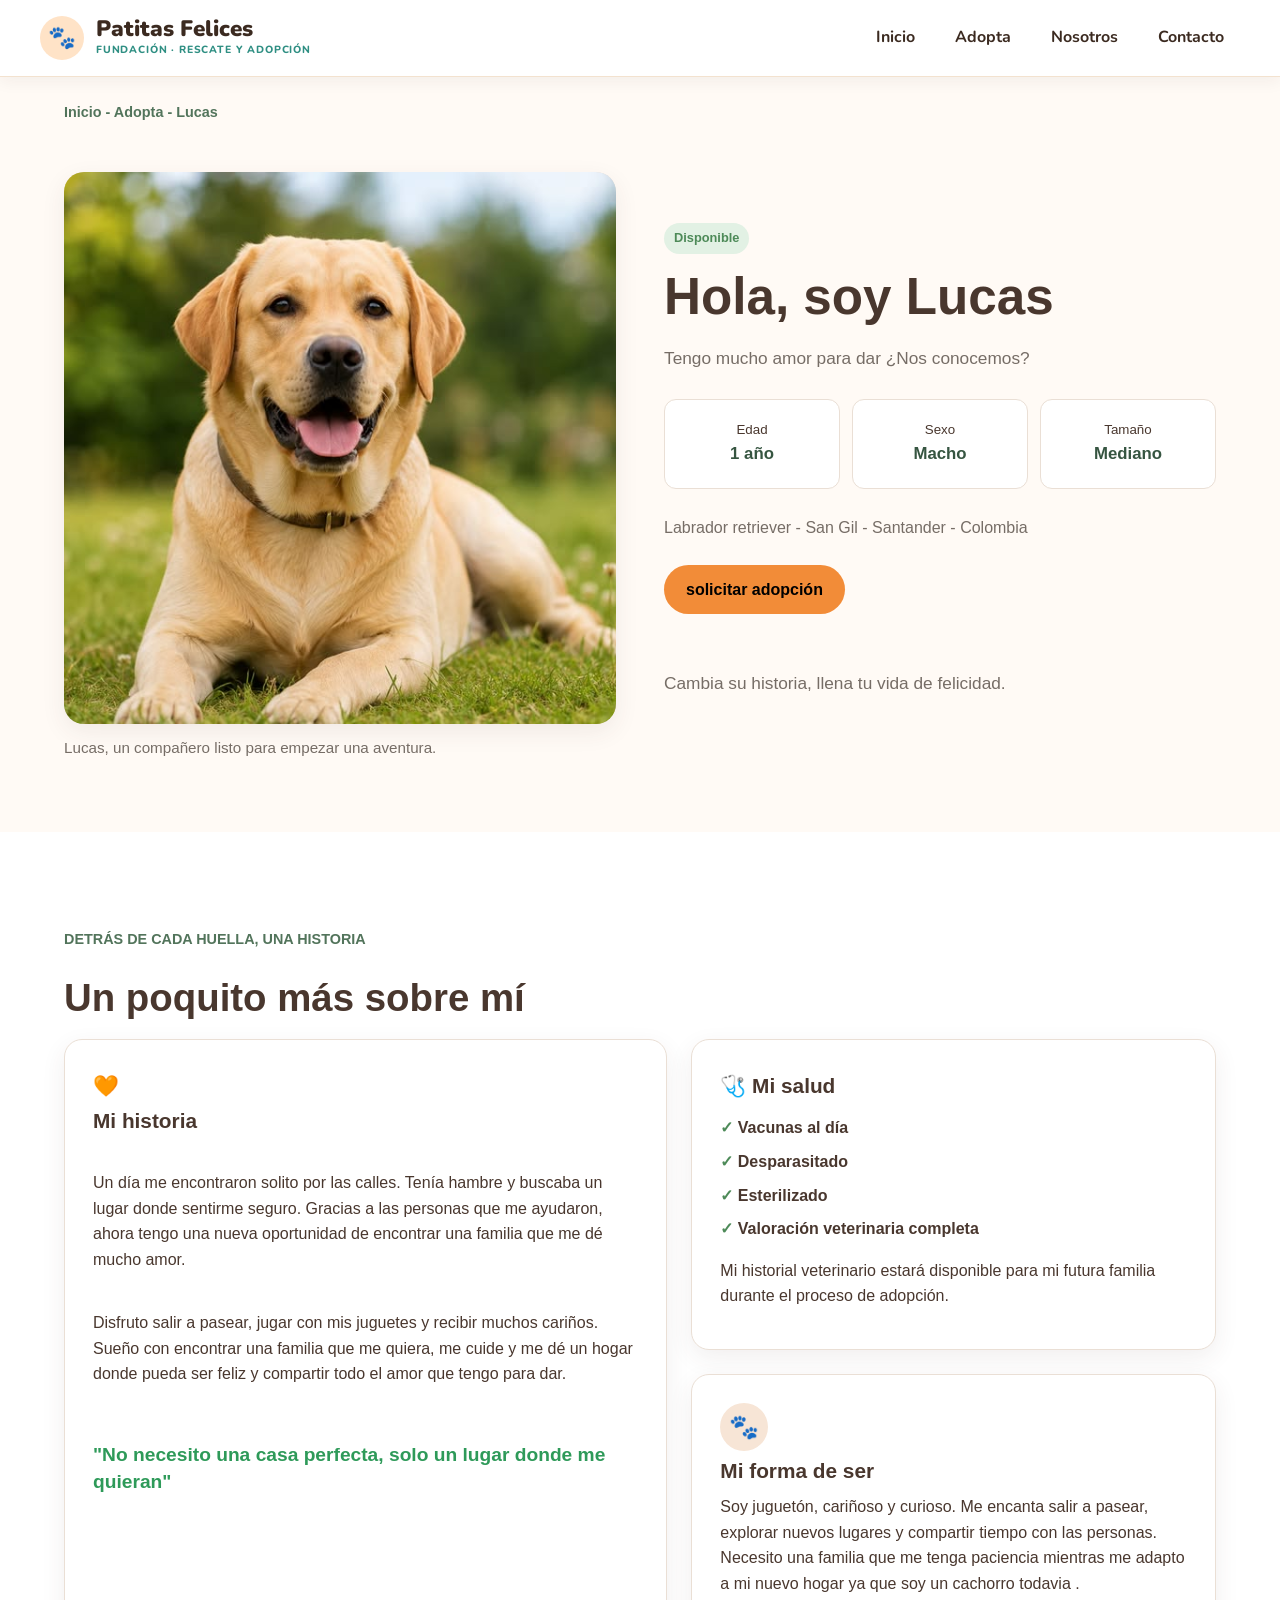
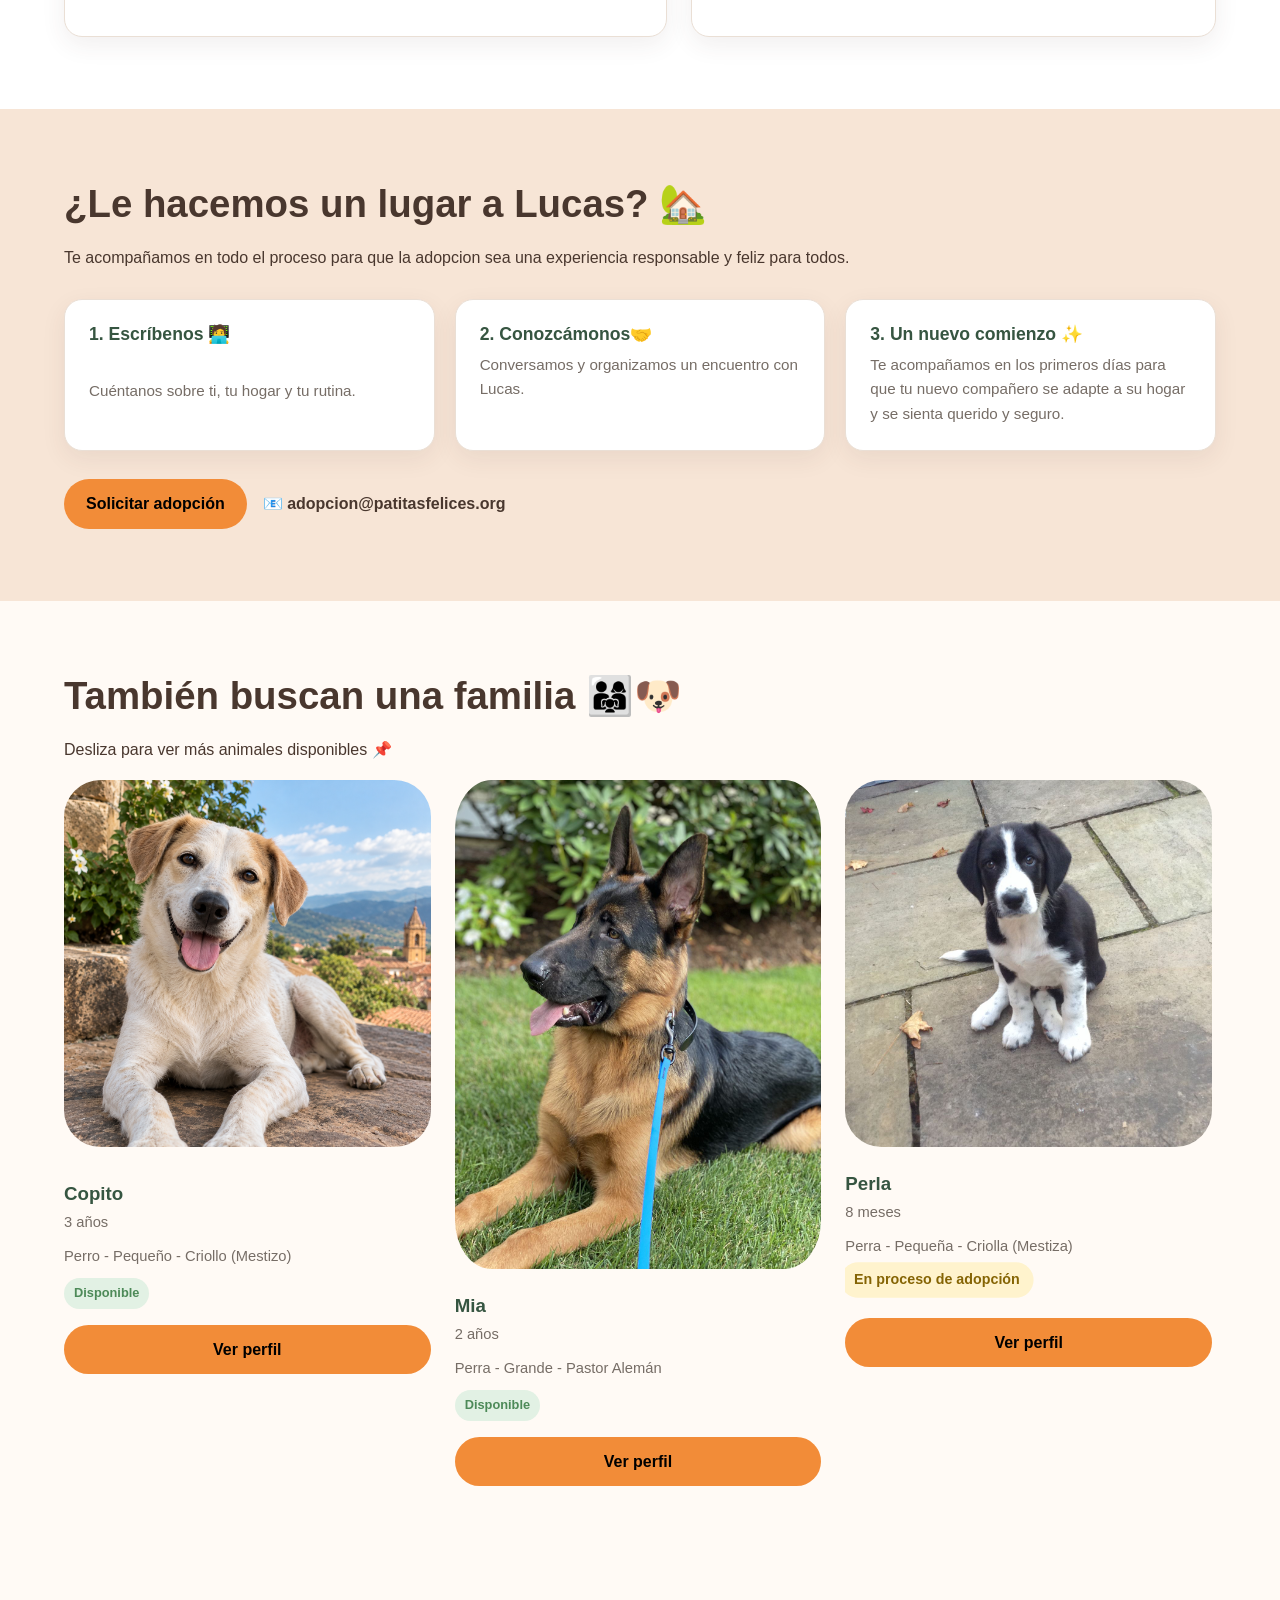
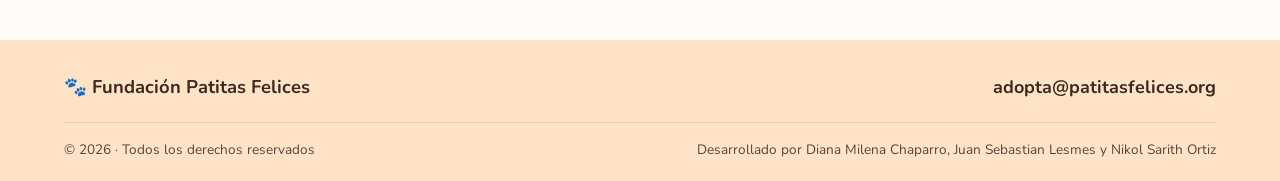
==== commit e47ff954: "Merge branch 'main' into diana" ====
--- a/perfil.html
+++ b/perfil.html
@@ -5,6 +5,7 @@
     <meta charset="UTF-8">
     <meta name="viewport" content="width=device-width, initial-scale=1.0">
     <title>Fundación Patitas Felices</title>
+    <link href="https://fonts.googleapis.com/css2?family=Nunito:wght@400;700;800&display=swap" rel="stylesheet">
     <link rel="stylesheet" href="css/styles-perfil.css">
 </head>
 
@@ -12,27 +13,24 @@
 
 
     <!-- ENCABEZADO -->
-    <header id="inicio">
-        <div class="contenedor barra">
-            <div class="marca">
-                <a href="#inicio">
-                    <div class="icono">🐾</div>
-                    Patitas Felices
-
-                </a>
-                <p>FUNDACIÓN - RESCATE Y ADOPCIÓN</p>
-            </div>
-            <!--menu a la derecha-->
-            <nav>
-                <ul>
-                    <li><a href="index.html">Inicio</a></li>
-                    <li><a href="#adopta">Adopta</a></li>
-                    <li><a href="#sobremi">Sobre mi</a></li>
-                    <li><a href="#proceso">Proceso de adopción</a></li>
-                </ul>
-            </nav>
-        </div>
-
+   <header id="inicio">
+      <div class="contenedor barra">
+        <a class="logo" href="index.html#inicio">
+          <span class="logo-icono">🐾</span>
+          <span class="logo-texto">
+            <strong>Patitas Felices</strong>
+            <small>FUNDACIÓN · RESCATE Y ADOPCIÓN</small>
+          </span>
+        </a>
+        <nav>
+          <ul>
+            <li><a href="index.html#inicio">Inicio</a></li>
+            <li><a href="index.html#adopta">Adopta</a></li>
+            <li><a href="index.html#nosotros">Nosotros</a></li>
+            <li><a href="index.html#contacto">Contacto</a></li>
+          </ul>
+        </nav>
+      </div>
     </header>
 
 
@@ -335,26 +333,17 @@
     </main>
 
     <!-- PIE DE PÁGINA -->
-    <footer class="footer">
-        <div class="contenedor">
-            <a href="#inicio">
-                <div class="icono">🐾</div>
-                Fundación Patitas Felices
-            </a>
-
-
-            <p>© 2026 - Todos los derechos reservados</p>
-
-            <p>
-                <a href="mailto:adopta@patitasfelices.org">
-                    📧 adopta@patitasfelices.org
-                </a>
-            </p>
-
-            <p>🧑🏻‍💻Desarrollado por Diana Milena Chaparro, Juan Sebastian Lesmes y Nikol Sarith Ortiz 👩🏻‍💻</p>
-
+    <footer>
+      <div class="contenedor">
+        <div class="pie">
+          <strong>🐾 Fundación Patitas Felices</strong>
+          <a href="mailto:adopta@patitasfelices.org">adopta@patitasfelices.org</a>
         </div>
-
+        <div class="pie-creditos">
+          <span>© 2026 · Todos los derechos reservados</span>
+          <span>Desarrollado por Diana Milena Chaparro, Juan Sebastian Lesmes y Nikol Sarith Ortiz</span>
+        </div>
+      </div>
     </footer>
 
 </body>
--- a/css/styles-perfil.css
+++ b/css/styles-perfil.css
@@ -70,9 +70,9 @@
 /* --2. CONTENEDORES Y SECCIONES--*/
 
 .contenedor {
-    width: min(1120px, 100%);
+    max-width: 1200px;
     margin: 0 auto;
-    padding: 0 24px;
+    padding: 0 1.5rem;
 }
 
 .seccion {
@@ -104,111 +104,91 @@
 
 
 /* --3. ENCABEZADO Y MENU-- */
-
-/* ENCABEZADO  de patitas felices */
-html {
-  scroll-behavior: smooth;
-}
+/* Mismo encabezado que index.html (css/styles.css) */
+
+header,
+footer {
+    font-family: "Nunito", Arial, sans-serif;
+}
+
+header .contenedor,
+footer .contenedor {
+    width: auto;
+    max-width: 1200px;
+    padding: 0 1.5rem;
+}
+
+/* En index.html el .barra no tiene relleno a los lados, solo arriba y abajo */
+header .barra {
+    padding: 1rem 0;
+}
+
 header {
-    background-color: #fffaf5;
-    border-bottom: 1px solid #eadfd5;
-}
-
-/* CONTENEDOR DEL ENCABEZADO */
+    background-color: #FFFFFF;
+    color: #3B2A20;
+    border-bottom: 1px solid #F3E2CF;
+    box-shadow: 0 4px 16px rgba(59, 42, 32, 0.06);
+}
+
 .barra {
     display: flex;
     justify-content: space-between;
     align-items: center;
-    padding-top: 20px;
-    padding-bottom: 20px;
-    gap: 30px;
-    
-}
-
-/* NOMBRE Y SUBTÍTULO DE LA FUNDACIÓN */
-.marca {
+}
+
+.barra ul {
+    list-style-type: none;
+    display: flex;
+    gap: 0.5rem;
+}
+
+nav a {
+    display: inline-block;
+    padding: 0.45rem 1rem;
+    border-radius: 999px;
+    font-weight: bold;
+    font-size: 1rem;
+    transition: background-color 0.3s, color 0.3s;
+}
+
+nav a:hover {
+    background-color: #FFE3C7;
+    color: #2F8F83;
+}
+
+/* Logo: ícono + texto en fila */
+.logo {
+    display: flex;
+    align-items: center;
+    gap: 0.75rem;
+}
+
+.logo-icono {
+    width: 2.75rem;
+    height: 2.75rem;
+    display: grid;
+    place-items: center;
+    background-color: #FFE3C7;
+    border-radius: 50%;
+    font-size: 1.4rem;
+}
+
+.logo-texto {
     display: flex;
     flex-direction: column;
-    align-items: flex-start;
-    gap: 4px;
-    flex-shrink: 0;
-}
-
-/* NOMBRE: PATITAS FELICES */
-.marca a {
-    color: #3B2A20;
-    font-size: 28px;
-    font-weight: bold;
-    text-decoration: none;
-    display: flex;
-    align-items: center;
-    gap: 10px;
-}
-
-
-.marca p {
-    margin: 0;
+}
+
+.logo strong {
+    font-size: 1.4rem;
+    font-weight: 900;
+    line-height: 1.1;
+}
+
+.logo small {
+    font-size: 0.65rem;
+    font-weight: 800;
+    letter-spacing: 0.08em;
     color: #2F8F83;
-    font-size: 12px;
-    font-weight: bold;
-    letter-spacing: 1px;
-}
-
-/* MENÚ A LA DERECHA */
-.barra nav {
-    margin-left: auto;
-    scroll-behavior: smooth;
-}
-
-/* LISTA DEL MENÚ */
-.barra nav ul {
-    display: flex;
-    align-items: center;
-    justify-content: flex-end;
-    gap: 26px;
-    list-style: none;
-    margin: 0;
-    padding: 0;
-}
-
-
-/* ENLACES DEL MENÚ */
-.barra nav ul li a {
-    color: #3B2A20;
-    font-size: 15px;
-    font-weight: bold;
-    text-decoration: none;
-    white-space: nowrap;
-    transition: color 0.3s ease;
-}
-
-/* EFECTO AL PASAR EL MOUSE */
-.barra nav ul li a:hover {
-    color: #52745b;
-}
-
-/* ADAPTACIÓN A PANTALLAS PEQUEÑAS */
-@media (max-width: 900px) {
-    .barra {
-        flex-wrap: wrap;
-    }
-
-    .barra nav {
-        margin-left: 0;
-        width: 100%;
-    }
-
-    .barra nav ul {
-        justify-content: flex-start;
-        flex-wrap: wrap;
-        gap: 15px 22px;
-    }
-}
-
-.barra nav ul {
-    justify-content: flex-start;
-    flex-wrap: wrap;
-    gap: 15px 22px;
 }
 
 
@@ -623,41 +603,46 @@
 
 
 /* --12. PIE DE PÁGINA-- */
-
-.footer {
-    padding: 28px 0;
-    background-color: var(--durazno);
-    font-size: 0.95rem;
-}
-
-.footer .contenedor {
-    display: flex;
+/* Mismo pie de página que index.html (css/styles.css) */
+
+footer {
+    background-color: #FFE3C7;
+    color: #3B2A20;
+    padding: 2rem 0 1.25rem;
+    font-size: 18px;
+}
+
+.pie {
+    display: flex;
+    justify-content: space-between;
     align-items: center;
+    gap: 1rem;
+    flex-wrap: wrap;
+}
+
+.pie strong {
+    font-size: 1.15rem;
+}
+
+.pie a {
+    font-weight: bold;
+}
+
+.pie a:hover {
+    text-decoration: underline;
+}
+
+/* Segunda fila del footer: derechos y créditos */
+.pie-creditos {
+    display: flex;
     justify-content: space-between;
-    gap: 16px;
+    gap: 0.5rem 1.5rem;
     flex-wrap: wrap;
-}
-
-.footer p {
-    margin-bottom: 0;
-}
-
-.footer a {
-    color: var(#2f8f32);
-    font-weight: 700;
-    display: flex;
-    align-items: center;
-    gap: 10px;
-
-}
-
-.footer a:hover {
-    color: var(--verde);
-    text-decoration: underline;
-}
-
-.footer strong {
-    font-weight: 800;
+    margin-top: 1.25rem;
+    padding-top: 1rem;
+    border-top: 1px solid rgba(59, 42, 32, 0.15);
+    font-size: 0.85rem;
+    opacity: 0.85;
 }
 
 
@@ -680,6 +665,14 @@
     .relacionados .animal {
         flex-basis: 280px;
     }
+
+    /* Footer: todo centrado en una columna */
+    .pie,
+    .pie-creditos {
+        flex-direction: column;
+        justify-content: center;
+        text-align: center;
+    }
 }
 
 @media (max-width: 700px) {
@@ -730,9 +723,34 @@
         min-width: 230px;
     }
 
-    .footer .contenedor {
+    footer {
+        font-size: 16px;
+    }
+
+    header .contenedor,
+    header .barra,
+    footer .contenedor {
+        padding: 1rem 1.25rem;
+    }
+
+    /* Header: logo arriba, menú debajo */
+    .barra {
         flex-direction: column;
-        text-align: center;
+        gap: 0.75rem;
+    }
+
+    .barra ul {
+        flex-wrap: wrap;
+        justify-content: center;
+        gap: 0.25rem 0.5rem;
+    }
+
+    nav a {
+        padding: 0.35rem 0.75rem;
+    }
+
+    .logo small {
+        display: none;
     }
 }
 
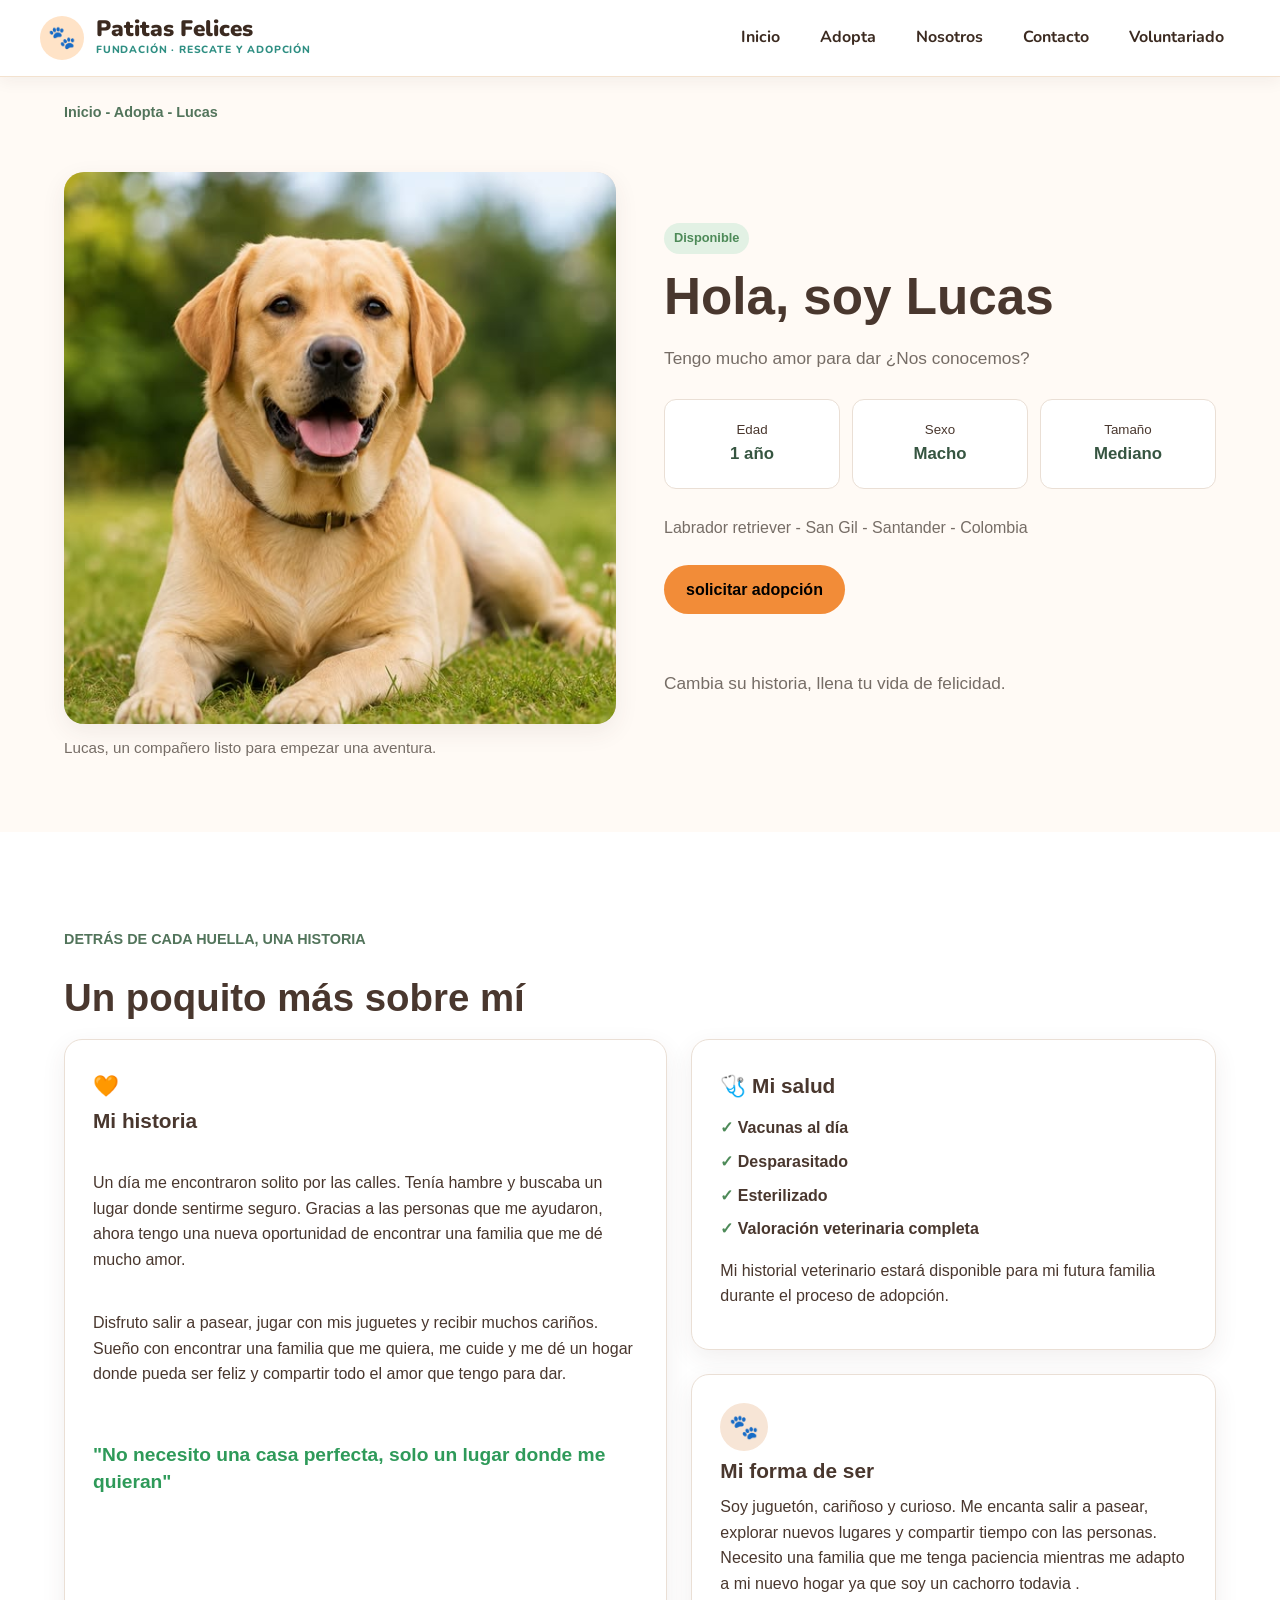
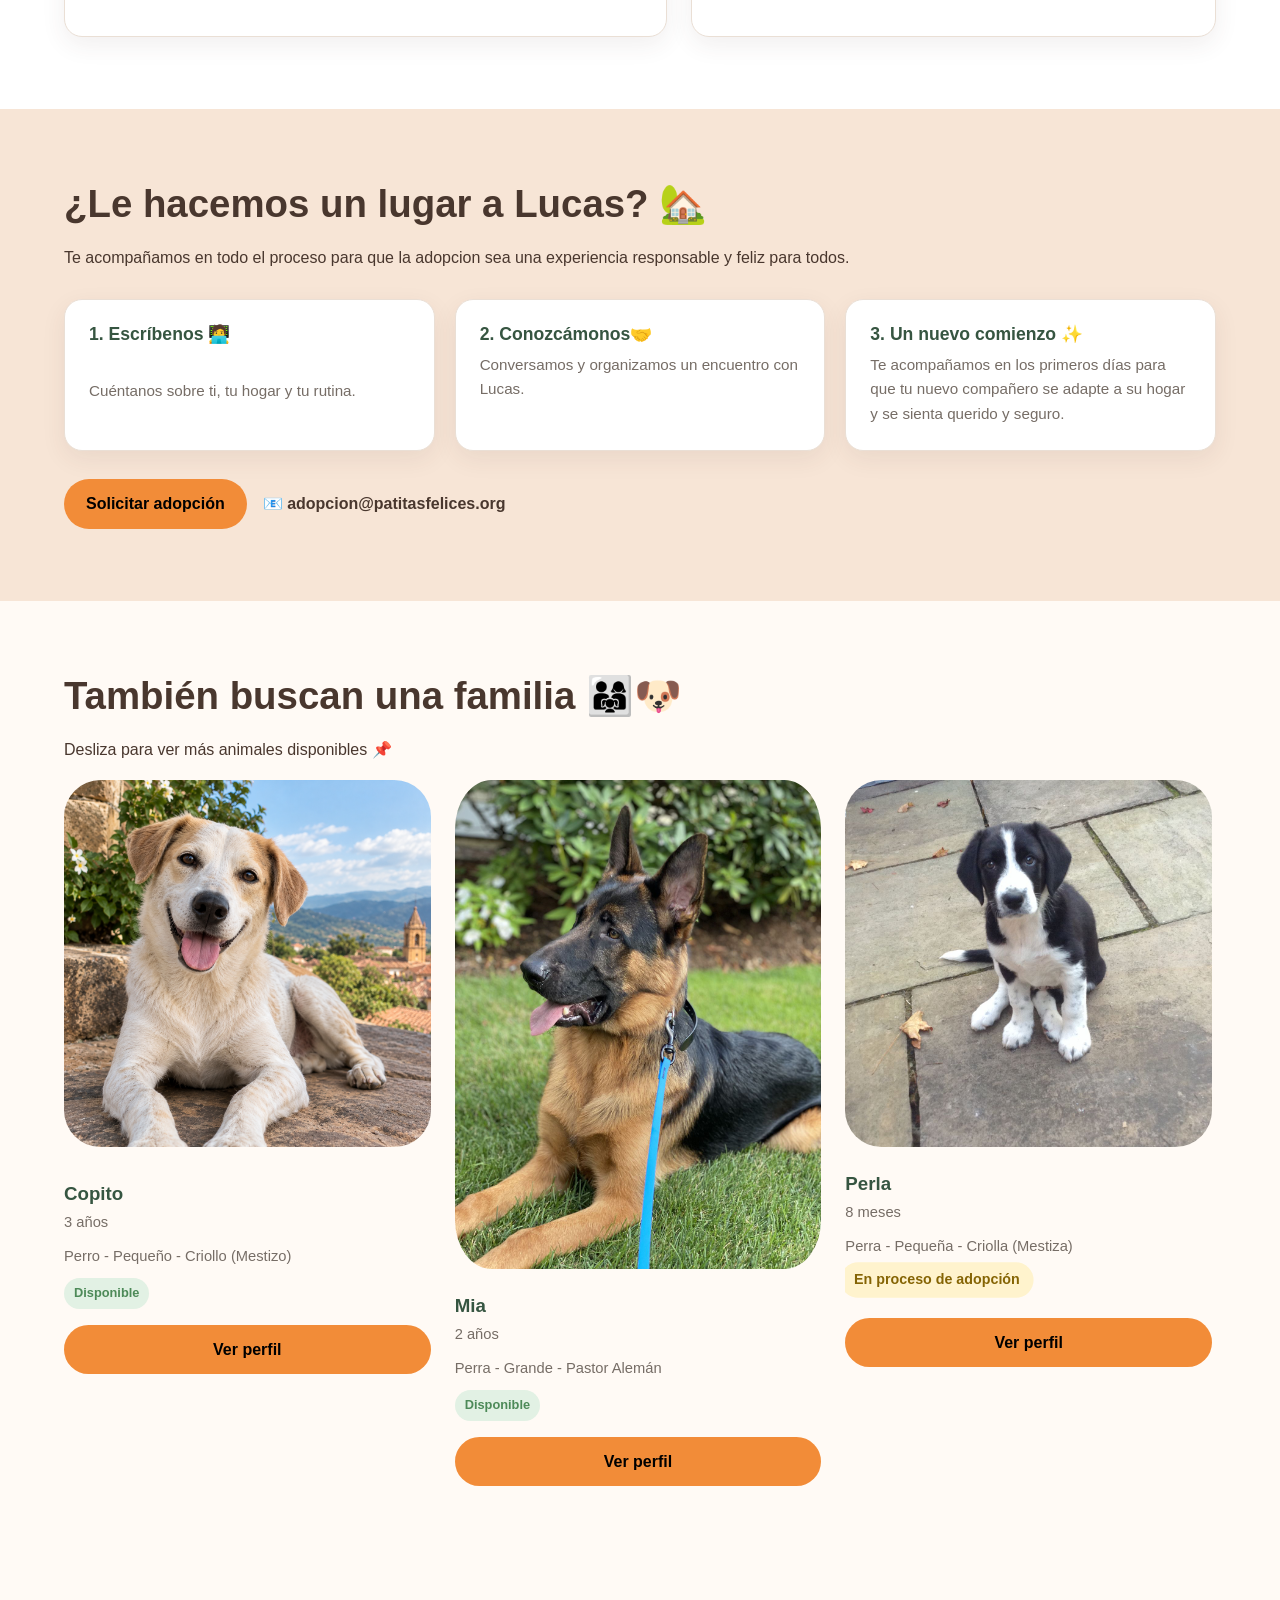
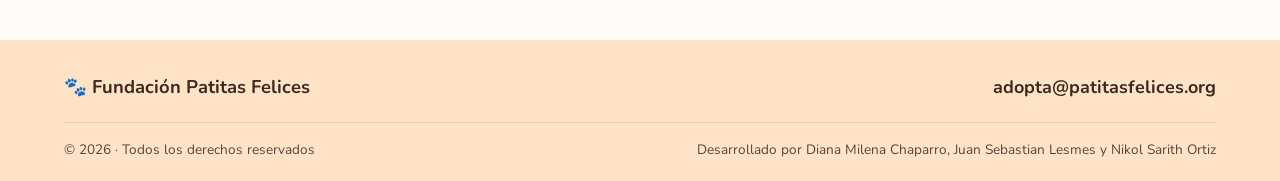
==== commit 299e5d10: "feat: se añade la pagina voluntariado, se modifica el banner del index y el perfil con el hipervincu" ====
--- a/perfil.html
+++ b/perfil.html
@@ -28,6 +28,7 @@
             <li><a href="index.html#adopta">Adopta</a></li>
             <li><a href="index.html#nosotros">Nosotros</a></li>
             <li><a href="index.html#contacto">Contacto</a></li>
+            <li><a href="voluntariado.html">Voluntariado</a></li>
           </ul>
         </nav>
       </div>
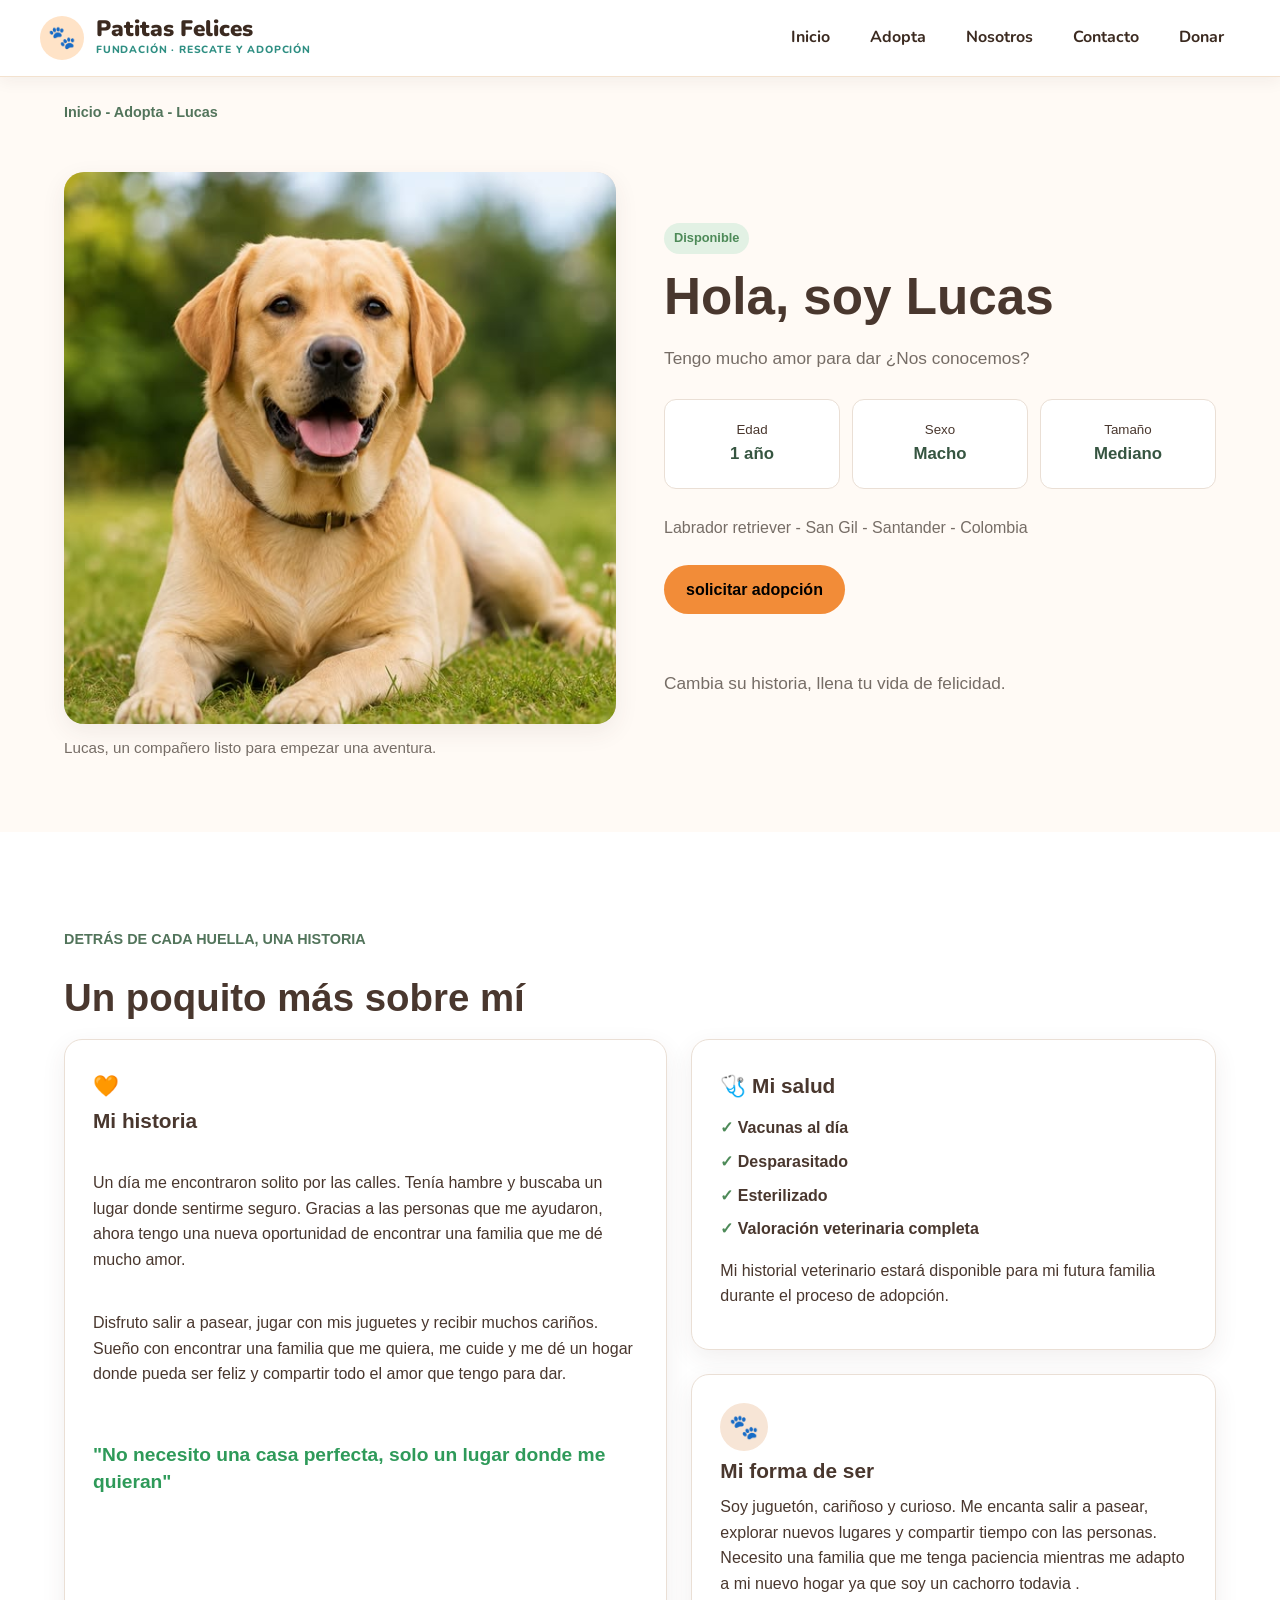
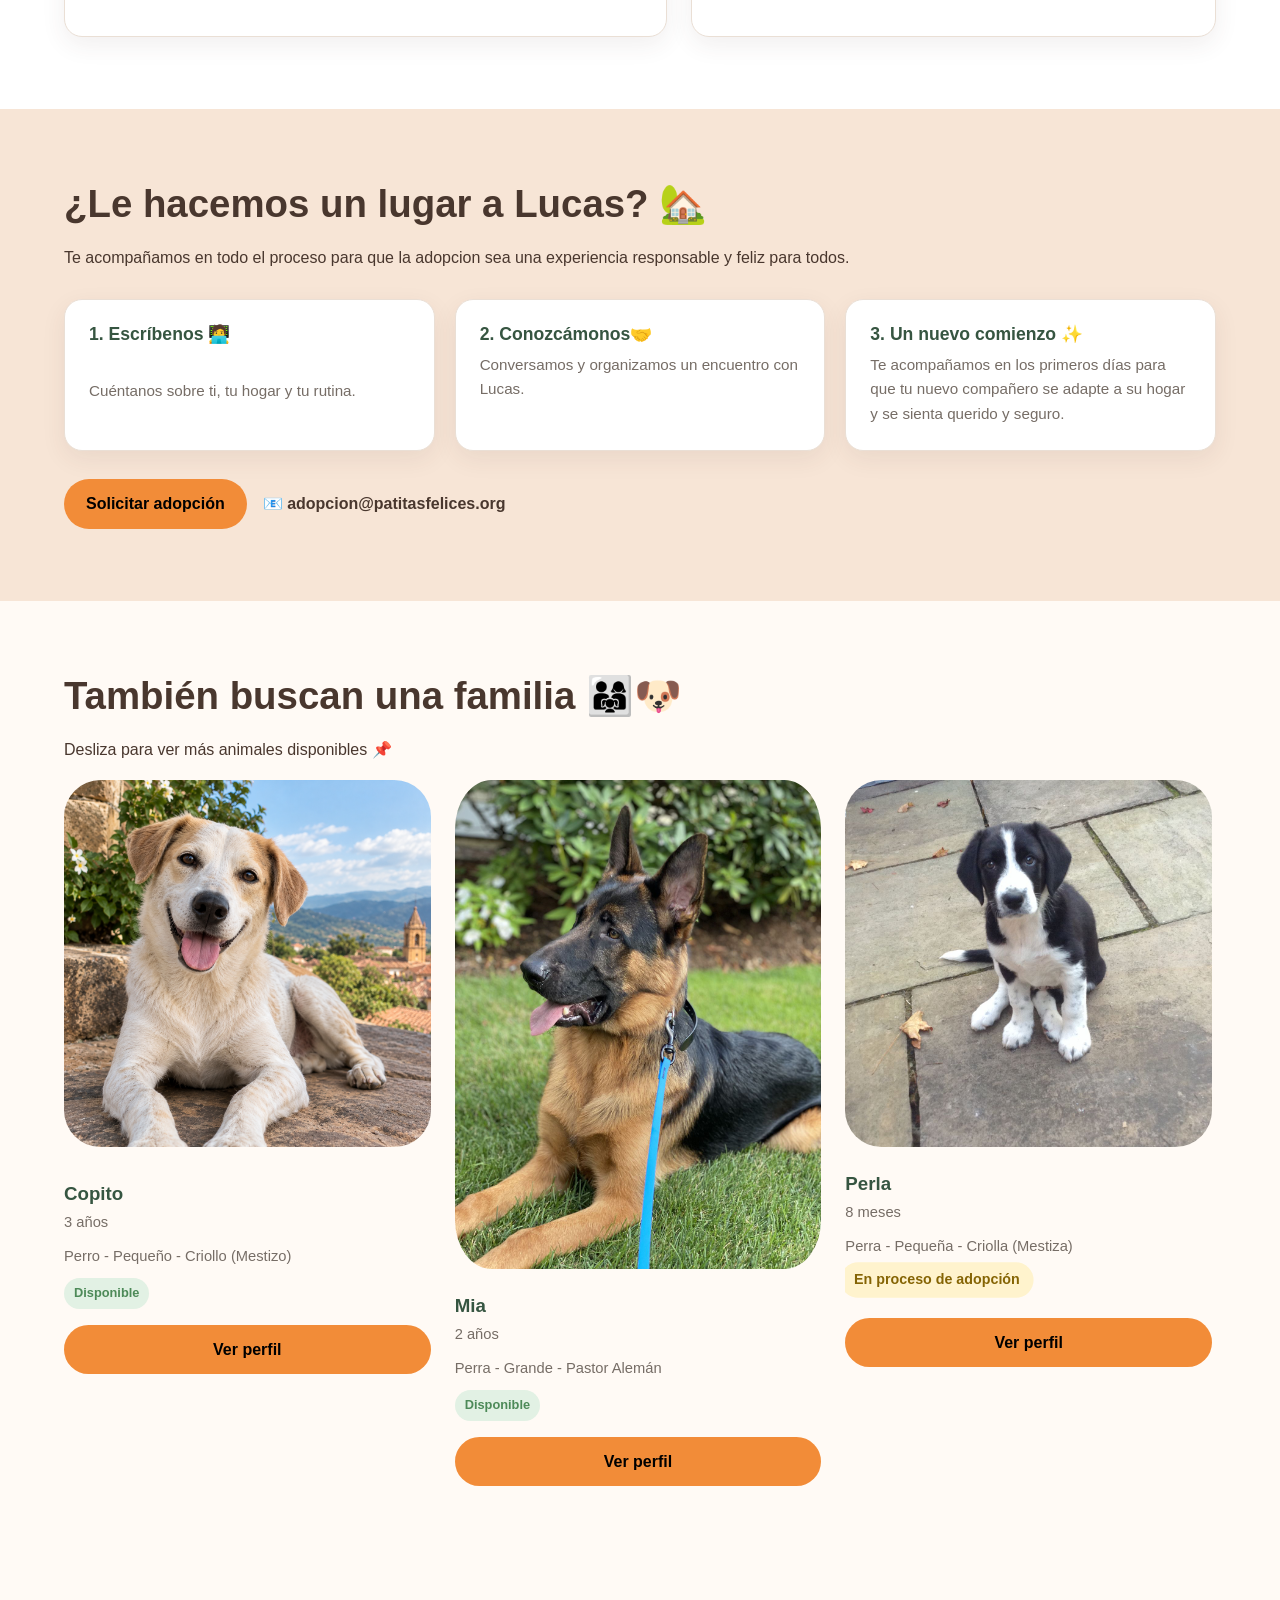
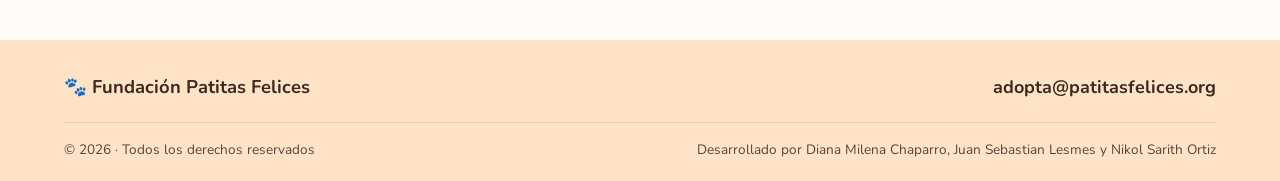
==== commit afb7afd7: "feat:cambie inicio" ====
--- a/perfil.html
+++ b/perfil.html
@@ -28,7 +28,7 @@
             <li><a href="index.html#adopta">Adopta</a></li>
             <li><a href="index.html#nosotros">Nosotros</a></li>
             <li><a href="index.html#contacto">Contacto</a></li>
-            <li><a href="voluntariado.html">Voluntariado</a></li>
+            <li><a href="donaciones.html">Donar</a></li>
           </ul>
         </nav>
       </div>
